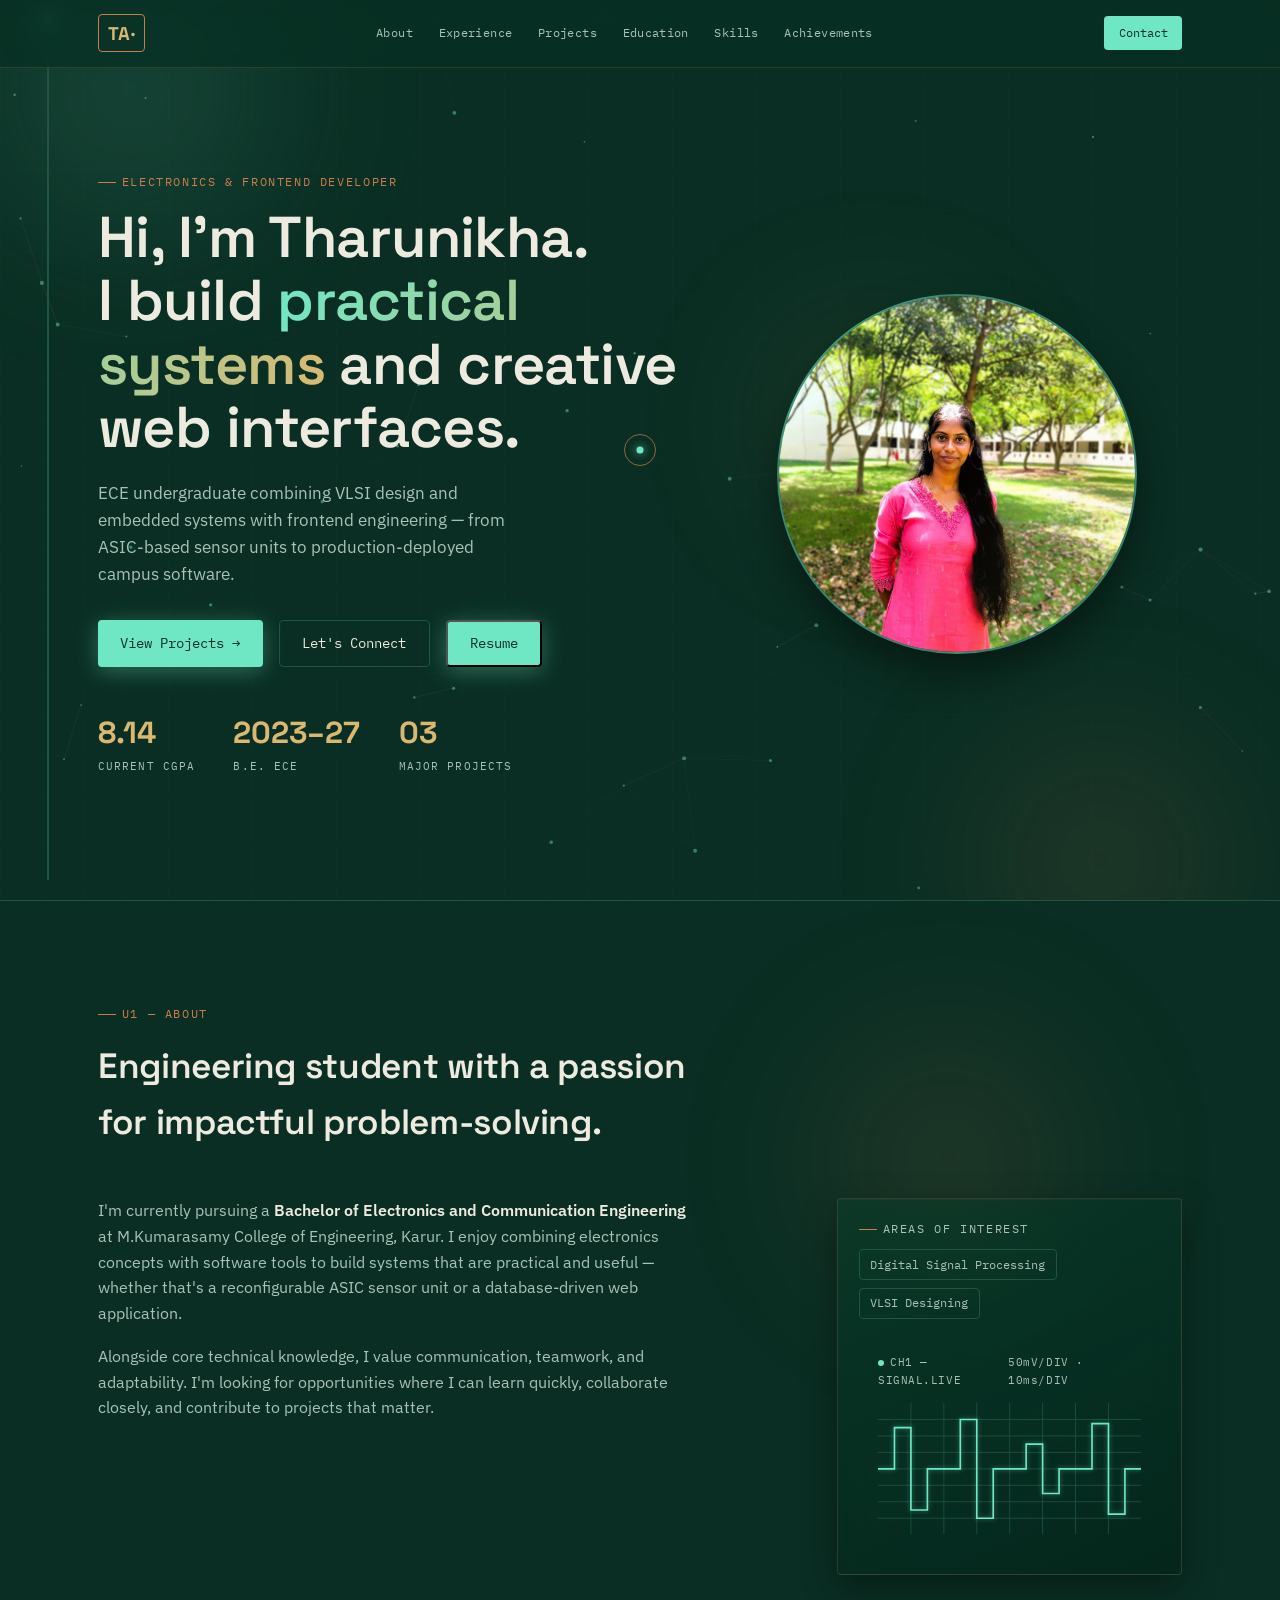
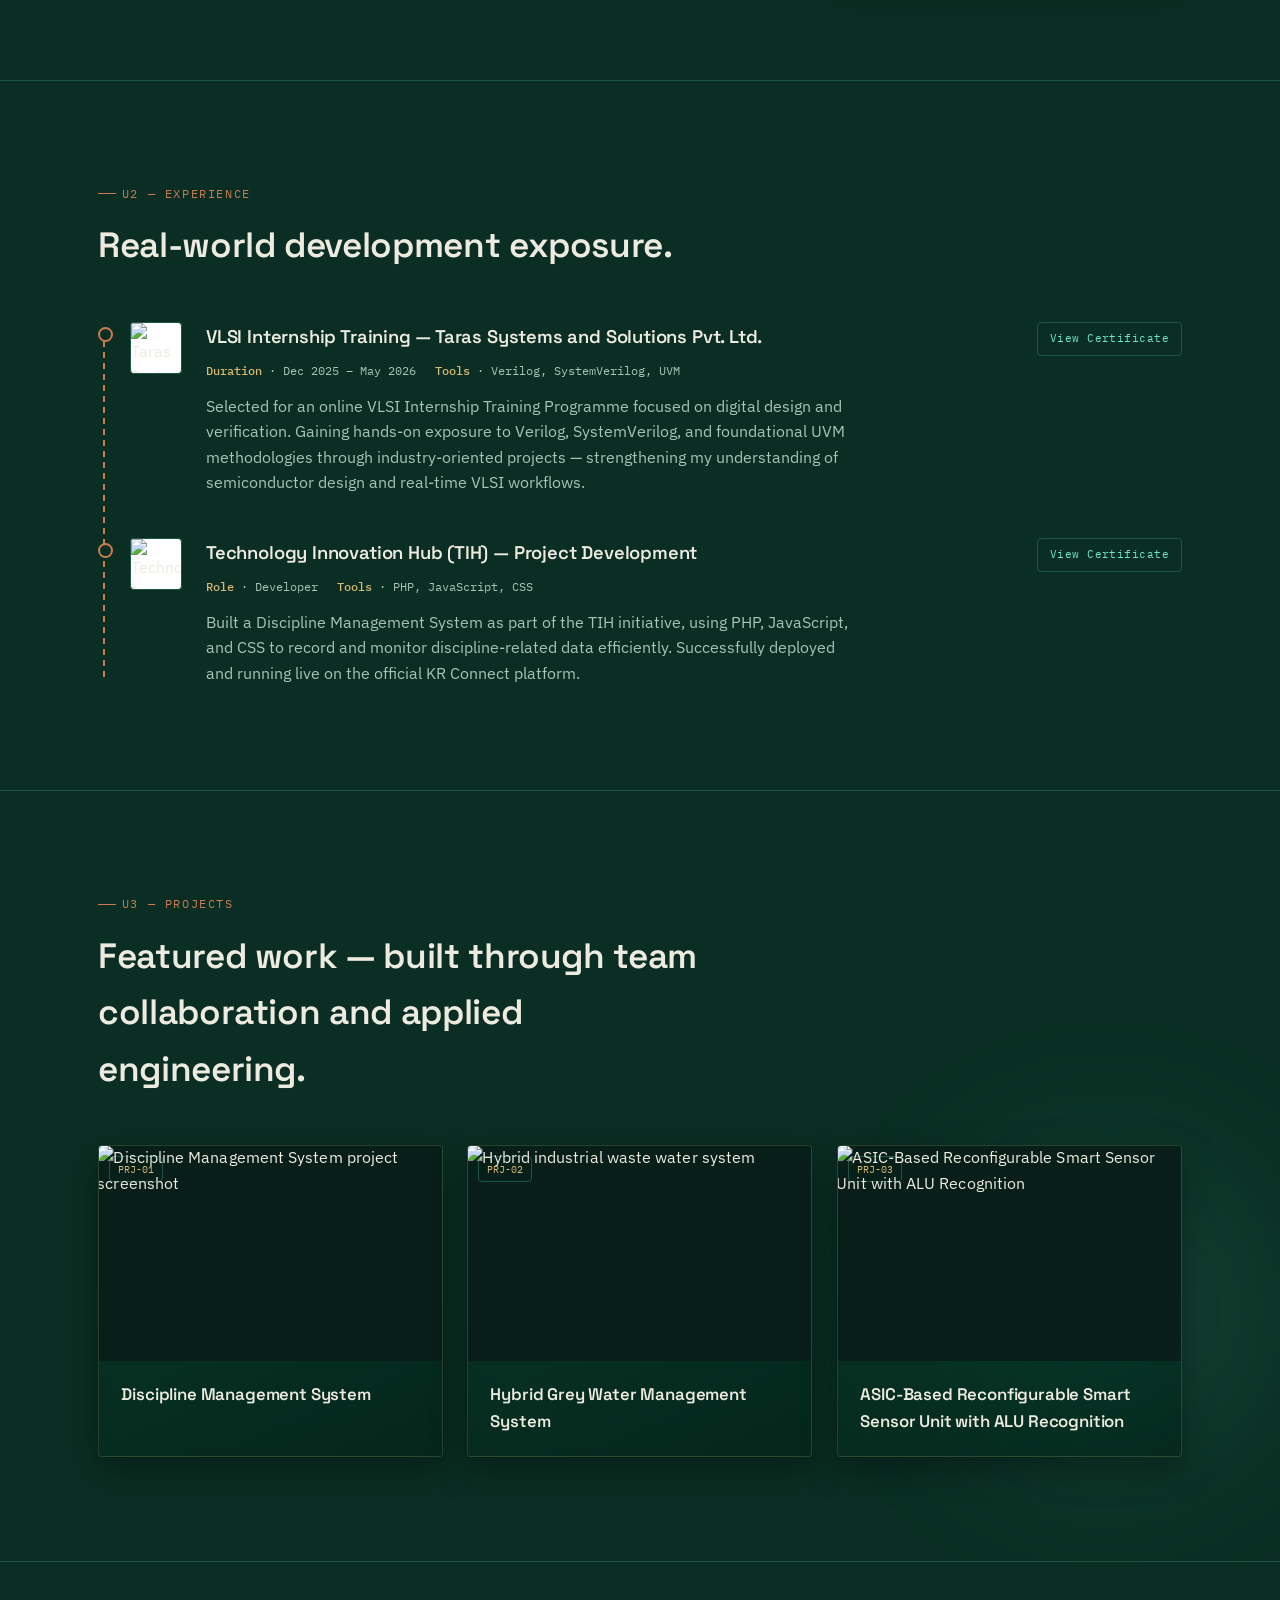
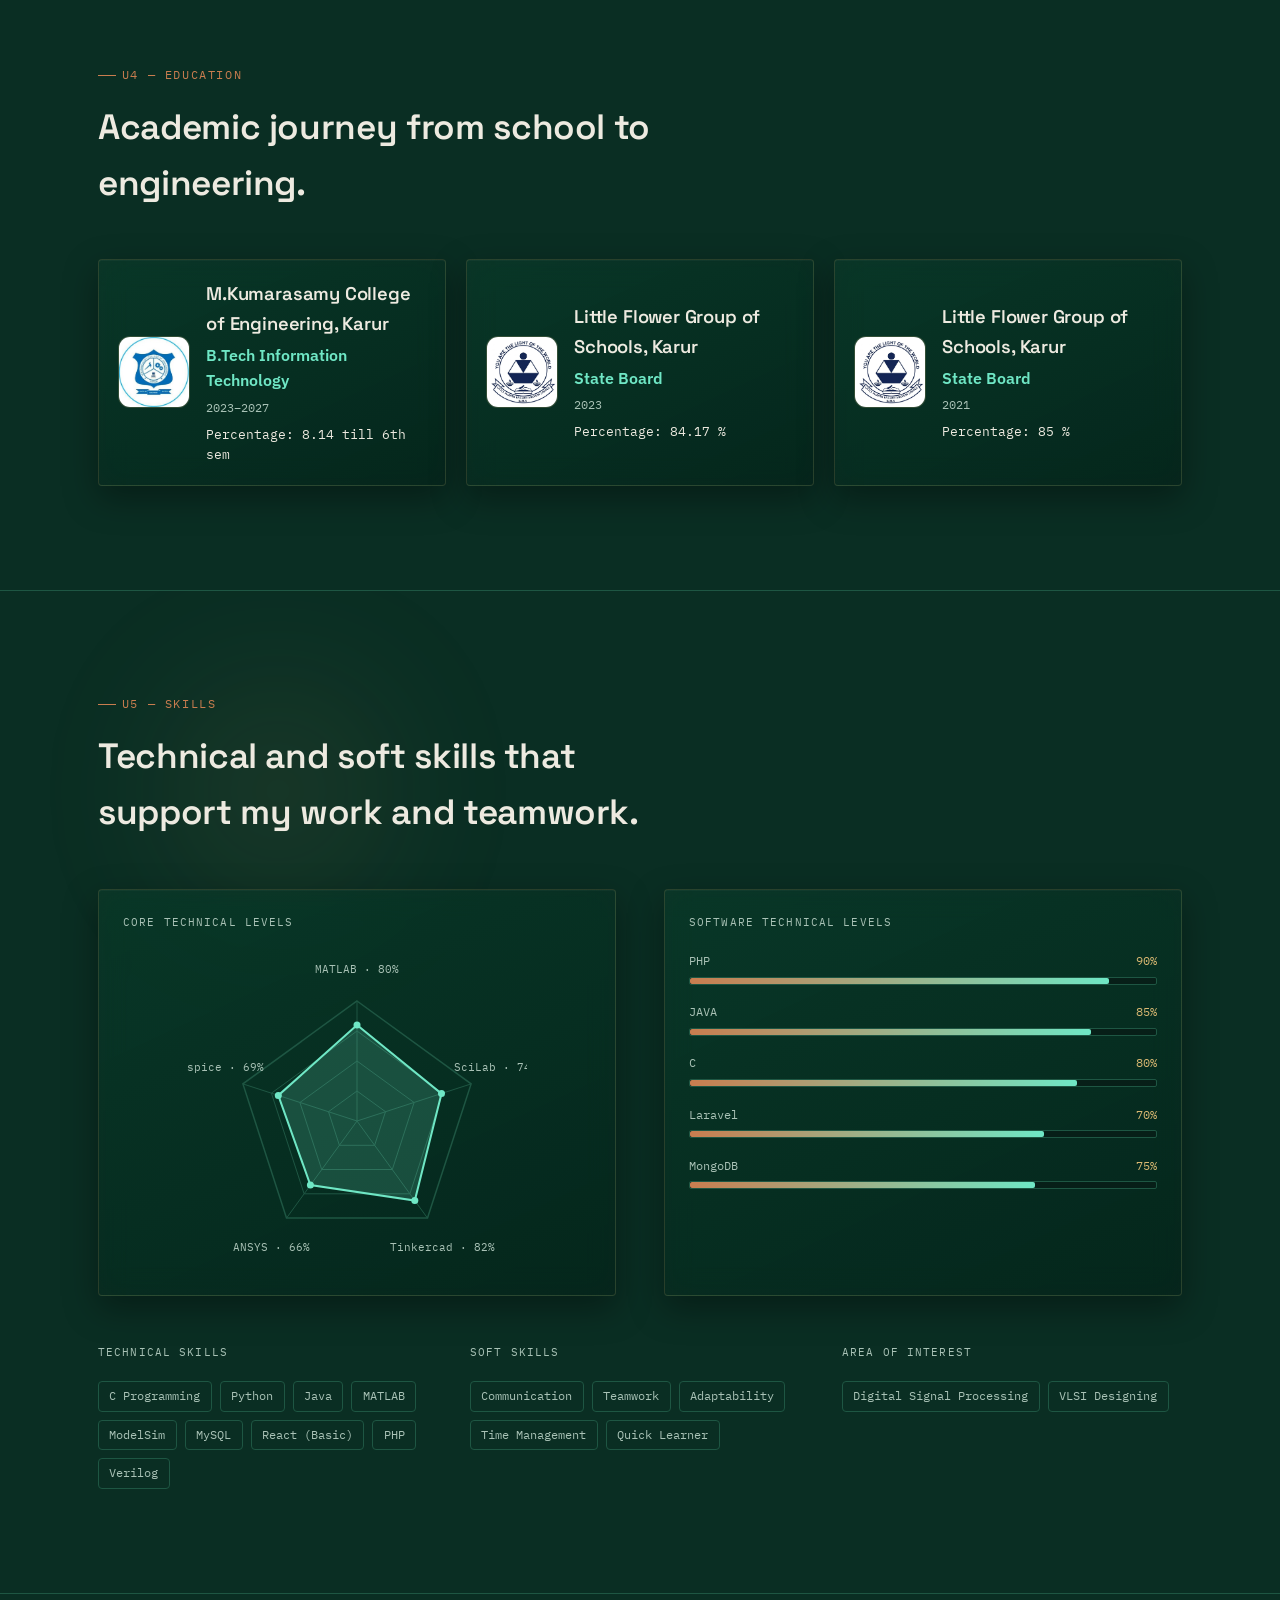
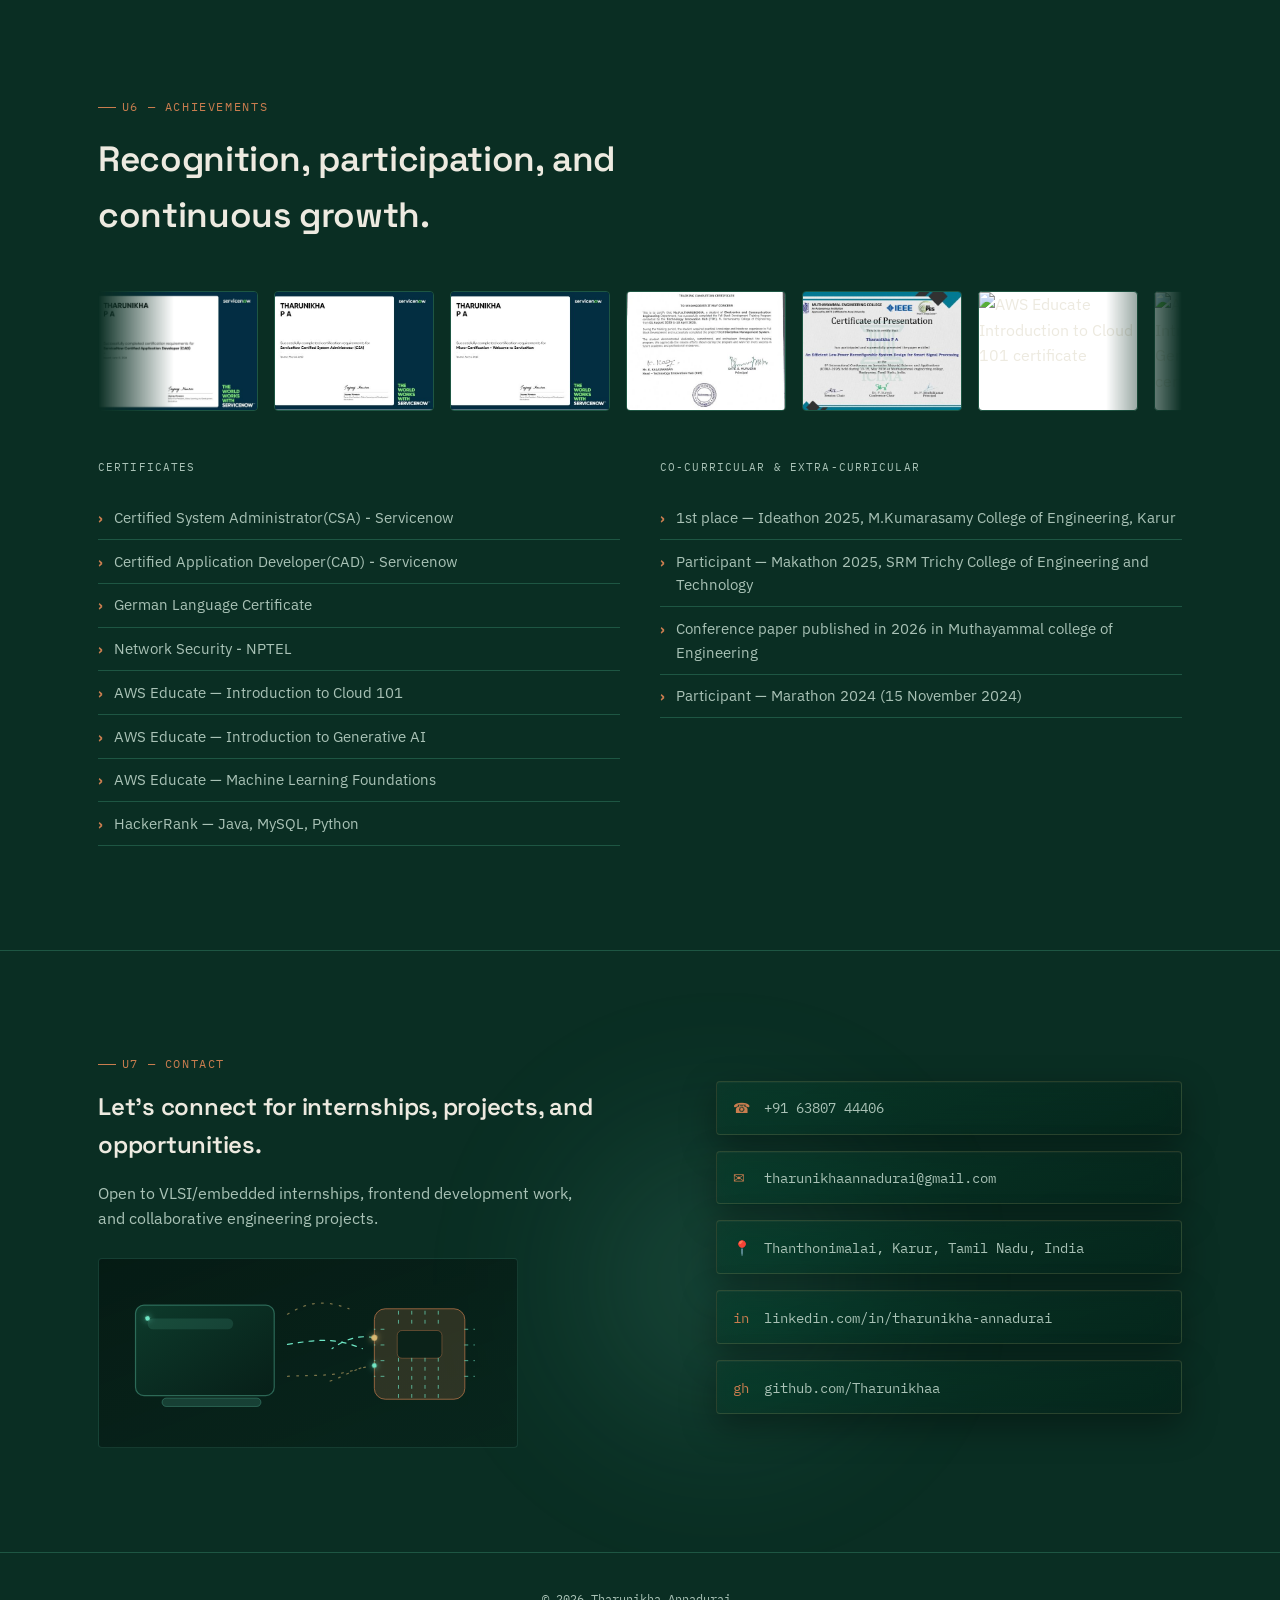
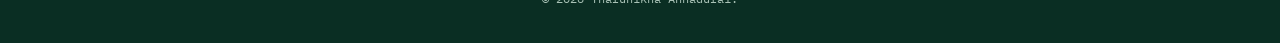
==== index (1).html @ e1e70c4a "new resume" ====
<!DOCTYPE html>
<html lang="en">
<head>
<meta charset="UTF-8">
<meta name="viewport" content="width=device-width, initial-scale=1.0">
<title>Tharunikha Annadurai — Electronics &amp; Frontend Developer</title>
<meta name="description" content="Portfolio of Tharunikha Annadurai, Electronics &amp; Communication Engineering student specializing in VLSI design and frontend development.">
<meta property="og:title" content="Tharunikha Annadurai — Electronics & Frontend Developer">
<meta property="og:description" content="ECE student building VLSI/embedded systems and frontend interfaces. Verilog, SystemVerilog, React, PHP.">
<meta property="og:type" content="website">
<script type="application/ld+json">
{
  "@context": "https://schema.org",
  "@type": "Person",
  "name": "Tharunikha Annadurai",
  "jobTitle": "Electronics & Frontend Developer",
  "email": "tharunikhaannadurai@gmail.com",
  "telephone": "+91-63807-44406",
  "address": {
    "@type": "PostalAddress",
    "addressLocality": "Karur",
    "addressRegion": "Tamil Nadu",
    "addressCountry": "IN"
  },
  "alumniOf": "M.Kumarasamy College of Engineering",
  "sameAs": [
    "https://www.linkedin.com/in/tharunikha-annadurai",
    "https://github.com/Tharunikhaa"
  ]
}
</script>
<link rel="preconnect" href="https://fonts.googleapis.com">
<link rel="preconnect" href="https://fonts.gstatic.com" crossorigin>
<link href="https://fonts.googleapis.com/css2?family=Space+Grotesk:wght@500;600;700&family=IBM+Plex+Sans:wght@400;500;600&family=IBM+Plex+Mono:wght@400;500;600&display=swap" rel="stylesheet">
<style>
  :root{
    --bg: #0a2e23;
    --bg-deep: #071f18;
    --panel: #0f3b2c;
    --panel-2: #123f30;
    --line: #1e5643;
    --copper: #c97d4f;
    --copper-rgb: 201,125,79;
    --gold: #d9b872;
    --gold-rgb: 217,184,114;
    --ink: #edeae0;
    --ink-dim: #a9c2b6;
    --signal: #6fe7c5;
    --signal-rgb: 111,231,197;
    --radius: 4px;
    --maxw: 1180px;
    --dur: 0.6s;
  }

  *{box-sizing:border-box; margin:0; padding:0;}
  html{scroll-behavior:smooth;}
  @media (prefers-reduced-motion: reduce){
    html{scroll-behavior:auto;}
    *{animation-duration:0.001ms !important; animation-iteration-count:1 !important; transition-duration:0.001ms !important;}
  }

  body{
    background:var(--bg);
    color:var(--ink);
    font-family:'IBM Plex Sans', sans-serif;
    line-height:1.6;
    font-size:16px;
    -webkit-font-smoothing:antialiased;
    overflow-x:hidden;
    position:relative;
  }
  body.custom-cursor, body.custom-cursor a, body.custom-cursor button{cursor:none;}

  /* faint PCB grid + board texture, behind everything */
  body::before{
    content:"";
    position:fixed; inset:0;
    background-image:
      linear-gradient(var(--line) 1px, transparent 1px),
      linear-gradient(90deg, var(--line) 1px, transparent 1px);
    background-size:42px 42px;
    opacity:0.07;
    pointer-events:none;
    z-index:-2;
  }

  #netCanvas{
    position:fixed; inset:0;
    z-index:-1;
    pointer-events:none;
  }

  a{color:inherit; text-decoration:none;}
  img{max-width:100%; display:block;}
  section{position:relative; z-index:2;}

  h1,h2,h3,.display{
    font-family:'Space Grotesk', sans-serif;
    font-weight:600;
    letter-spacing:-0.01em;
    color:var(--ink);
  }
  .mono{font-family:'IBM Plex Mono', monospace;}

  .eyebrow{
    font-family:'IBM Plex Mono', monospace;
    font-size:0.72rem;
    letter-spacing:0.14em;
    text-transform:uppercase;
    color:var(--copper);
    display:flex;
    align-items:center;
    gap:0.5em;
    margin-bottom:0.9rem;
  }
  .eyebrow::before{content:""; width:18px; height:1px; background:var(--copper); display:inline-block;}

  .wrap{max-width:var(--maxw); margin:0 auto; padding:0 clamp(1.25rem, 4vw, 3rem); position:relative; z-index:2;}

  /* ---------- ambient glow blobs (parallax) ---------- */
  .blob-field{position:absolute; inset:0; overflow:hidden; z-index:0; pointer-events:none;}
  .blob{
    position:absolute;
    border-radius:50%;
    filter:blur(80px);
    opacity:0.35;
    animation:hueShift 12s ease-in-out infinite;
    will-change:transform;
  }
  @keyframes hueShift{
    0%{filter:blur(80px) hue-rotate(0deg); opacity:0.32;}
    50%{filter:blur(95px) hue-rotate(18deg); opacity:0.42;}
    100%{filter:blur(80px) hue-rotate(0deg); opacity:0.32;}
  }
  .blob-a{width:420px; height:420px; background:radial-gradient(circle, rgba(var(--signal-rgb),0.55), transparent 70%); top:-120px; left:-80px;}
  .blob-b{width:360px; height:360px; background:radial-gradient(circle, rgba(var(--copper-rgb),0.55), transparent 70%); bottom:-140px; right:0;}
  .blob-c{width:300px; height:300px; background:radial-gradient(circle, rgba(var(--gold-rgb),0.45), transparent 70%); top:30%; right:20%;}

  /* ---------- glass panel shared style ---------- */
  .glass{
    background:linear-gradient(155deg, rgba(15,59,44,0.55), rgba(7,31,24,0.6));
    backdrop-filter:blur(14px) saturate(150%);
    -webkit-backdrop-filter:blur(14px) saturate(150%);
    border:1px solid rgba(var(--gold-rgb),0.16);
    box-shadow:0 12px 34px rgba(0,0,0,0.35), inset 0 1px 0 rgba(255,255,255,0.03);
    border-radius:var(--radius);
  }
  .tilt{transform-style:preserve-3d; will-change:transform;}

  /* ---------- custom cursor ---------- */
  #cursorDot, #cursorRing{position:fixed; top:0; left:0; pointer-events:none; z-index:999; transform:translate(-50%,-50%);}
  #cursorDot{width:7px; height:7px; border-radius:50%; background:var(--signal); box-shadow:0 0 8px rgba(var(--signal-rgb),0.8);}
  #cursorRing{width:32px; height:32px; border-radius:50%; border:1px solid rgba(var(--copper-rgb),0.7); transition:width .25s, height .25s, border-color .25s, background .25s;}
  #cursorRing.hover{width:56px; height:56px; border-color:var(--signal); background:rgba(var(--signal-rgb),0.08);}
  @media (pointer:coarse){ #cursorDot,#cursorRing{display:none;} }

  /* ---------- NAV ---------- */
  header.site-nav{
    position:fixed; top:0; left:0; right:0; z-index:100;
    background:rgba(10,46,35,0.72);
    backdrop-filter:blur(12px) saturate(140%);
    -webkit-backdrop-filter:blur(12px) saturate(140%);
    border-bottom:1px solid rgba(var(--gold-rgb),0.14);
  }
  .nav-inner{max-width:var(--maxw); margin:0 auto; padding:0.9rem clamp(1.25rem, 4vw, 3rem); display:flex; align-items:center; justify-content:space-between;}
  .logo{
    font-family:'Space Grotesk', sans-serif; font-weight:700; font-size:1.15rem; letter-spacing:0.02em;
    border:1px solid var(--copper); color:var(--gold); padding:0.2rem 0.55rem; border-radius:var(--radius);
  }
  .nav-links{display:flex; gap:clamp(0.8rem, 2vw, 1.8rem); font-family:'IBM Plex Mono', monospace; font-size:0.78rem; letter-spacing:0.03em;}
  .nav-links a{color:var(--ink-dim); padding:0.3rem 0; border-bottom:1px solid transparent; transition:color 0.2s, border-color 0.2s;}
  .nav-links a:hover, .nav-links a.active{color:var(--signal); border-color:var(--signal);}
  .nav-cta{font-family:'IBM Plex Mono', monospace; font-size:0.78rem; color:var(--bg); background:var(--signal); padding:0.45rem 0.9rem; border-radius:var(--radius); white-space:nowrap;}
  .nav-toggle{display:none;}
  @media (max-width:820px){
    .nav-links{display:none;}
    .nav-toggle{display:block; background:none; border:1px solid var(--line); color:var(--ink); font-family:'IBM Plex Mono', monospace; font-size:0.75rem; padding:0.4rem 0.7rem; border-radius:var(--radius);}
  }
  .mobile-panel{display:none; flex-direction:column; gap:0.9rem; padding:1rem clamp(1.25rem,4vw,3rem) 1.4rem; border-bottom:1px solid var(--line); background:rgba(10,46,35,0.97);}
  .mobile-panel.open{display:flex;}
  .mobile-panel a{font-family:'IBM Plex Mono', monospace; font-size:0.85rem; color:var(--ink-dim);}

  /* ---------- PCB trace rail ---------- */
  .rail{position:fixed; left:28px; top:0; bottom:0; width:40px; z-index:50; display:flex; align-items:center; pointer-events:none;}
  @media (max-width:1080px){ .rail{display:none;} }
  .rail svg{overflow:visible;}
  .rail-node{pointer-events:auto; cursor:pointer;}
  .rail-node circle.outer{fill:var(--bg); stroke:var(--line); stroke-width:1.5; transition:stroke 0.25s;}
  .rail-node circle.inner{fill:var(--line); transition:fill 0.25s;}
  .rail-node.active circle.outer{stroke:var(--signal);}
  .rail-node.active circle.inner{fill:var(--signal);}
  .rail-pulse{fill:var(--signal); filter:drop-shadow(0 0 4px var(--signal)); offset-rotate:0deg; animation:travel 6s linear infinite;}
  @keyframes travel{0%{offset-distance:0%;}100%{offset-distance:100%;}}

  /* ---------- HERO ---------- */
  .hero{min-height:100vh; display:flex; align-items:center; padding-top:6rem; padding-bottom:3rem; position:relative; overflow:hidden;}
  .hero-grid{display:grid; grid-template-columns:1.3fr 1fr; gap:3rem; align-items:center;}
  @media (max-width:900px){ .hero-grid{grid-template-columns:1fr;} }
  .hero h1{font-size:clamp(2.3rem, 5vw, 3.6rem); line-height:1.1; margin-bottom:1.3rem;}
  .hero h1 .accent{
    background:linear-gradient(100deg, var(--signal), var(--gold));
    -webkit-background-clip:text; background-clip:text; color:transparent;
  }
  .hero p.lede{font-size:1.05rem; color:var(--ink-dim); max-width:44ch; margin-bottom:2rem;}
  .hero-ctas{display:flex; gap:1rem; flex-wrap:wrap;}
  .btn{font-family:'IBM Plex Mono', monospace; font-size:0.85rem; padding:0.75rem 1.4rem; border-radius:var(--radius); display:inline-flex; align-items:center; gap:0.5em;}
  .btn-primary{background:var(--signal); color:var(--bg); box-shadow:0 4px 22px rgba(var(--signal-rgb),0.35);}
  .btn-primary:hover{filter:brightness(1.08);}
  .btn-ghost{border:1px solid var(--line); color:var(--ink);}
  .btn-ghost:hover{border-color:var(--signal); color:var(--signal);}

  .spec-row{display:flex; gap:clamp(1rem,3vw,2.5rem); margin-top:2.6rem; flex-wrap:wrap;}
  .spec-item .num{font-family:'Space Grotesk', sans-serif; font-size:1.9rem; font-weight:700; color:var(--gold);}
  .spec-item .label{font-family:'IBM Plex Mono', monospace; font-size:0.68rem; letter-spacing:0.1em; text-transform:uppercase; color:var(--ink-dim);}

  .hero-profile{
    width:min(100%, 360px);
    margin-inline:auto;
    position:relative;
    aspect-ratio:1/1;
    display:grid;
    place-items:center;
    animation:heroFloat 4.5s ease-in-out infinite;
  }
  .profile-core{
    width:100%;
    height:100%;
    border-radius:50%;
    overflow:hidden;
    border:2px solid rgba(var(--signal-rgb),0.45);
    box-shadow:0 20px 40px rgba(0,0,0,0.42);
    position:relative;
    background:radial-gradient(circle at 25% 20%, rgba(var(--signal-rgb),0.2), rgba(7,31,24,0.95));
  }
  .profile-core::before{
    content:"";
    position:absolute;
    inset:0;
    background:linear-gradient(125deg, rgba(var(--signal-rgb),0.18), transparent 45%, rgba(var(--gold-rgb),0.14));
    z-index:1;
    pointer-events:none;
  }
  .profile-core img{
    width:100%;
    height:100%;
    object-fit:cover;
  }
  @keyframes heroFloat{
    0%,100%{transform:translateY(0);}
    50%{transform:translateY(-10px);}
  }

  .scope{padding:1.2rem; position:relative;}
  .scope-head{display:flex; justify-content:space-between; align-items:center; font-family:'IBM Plex Mono', monospace; font-size:0.7rem; color:var(--ink-dim); margin-bottom:0.8rem; letter-spacing:0.05em;}
  .scope-dot{width:6px; height:6px; border-radius:50%; background:var(--signal); display:inline-block; margin-right:6px; animation:blink 1.6s ease-in-out infinite;}
  @keyframes blink{0%,100%{opacity:1;}50%{opacity:0.3;}}
  .scope svg{width:100%; height:auto; display:block;}
  .scope-trace{fill:none; stroke:var(--signal); stroke-width:2; stroke-dasharray:1200; stroke-dashoffset:1200; filter:drop-shadow(0 0 3px rgba(111,231,197,0.5));}
  .scope.scope-animate .scope-trace{animation:draw 2.4s ease-out forwards 0.2s;}
  @keyframes draw{to{stroke-dashoffset:0;}}
  .scope-grid line{stroke:var(--line); stroke-width:1;}

  /* ---------- SECTION SHELL ---------- */
  .section{padding:6.5rem 0; border-top:1px solid var(--line); overflow:hidden;}
  .section-head{margin-bottom:3rem; max-width:60ch;}
  .section-head h2{font-size:clamp(1.6rem, 3vw, 2.2rem);}

  /* ---------- ABOUT ---------- */
  .about-body{display:grid; grid-template-columns:2fr 1fr; gap:3rem;}
  @media (max-width:800px){ .about-body{grid-template-columns:1fr;} }
  .about-body p{color:var(--ink-dim); margin-bottom:1.1rem; max-width:60ch;}
  .about-body p strong{color:var(--ink); font-weight:600;}
  .interest-card{padding:1.3rem;}
  .interest-card .eyebrow{margin-bottom:0.7rem;}
  .interest-tags{display:flex; flex-wrap:wrap; gap:0.5rem;}
  .interest-scope{margin-top:1rem;}
  .tag{font-family:'IBM Plex Mono', monospace; font-size:0.72rem; padding:0.32rem 0.65rem; border:1px solid var(--line); border-radius:var(--radius); color:var(--ink-dim); transition:border-color .2s, color .2s;}
  .tag:hover{border-color:var(--signal); color:var(--signal);}

  /* ---------- EXPERIENCE ---------- */
  .timeline{position:relative; padding-left:2rem;}
  .timeline::before{content:""; position:absolute; left:5px; top:0.5rem; bottom:0.5rem; width:2px; background:repeating-linear-gradient(var(--copper) 0 6px, transparent 6px 11px);}
  .exp-item{position:relative; margin-bottom:2.6rem; display:grid; grid-template-columns:auto 1fr; gap:1.5rem;}
  .exp-item:last-child{margin-bottom:0;}
  .exp-item::before{content:""; position:absolute; left:-2rem; top:0.35rem; width:11px; height:11px; border-radius:50%; background:var(--bg); border:2px solid var(--copper);}
  .exp-logo{width:52px; height:52px; border-radius:var(--radius); object-fit:cover; border:1px solid var(--line); background:#fff;}
  .exp-meta-row{display:flex; flex-wrap:wrap; gap:0.6rem 1.2rem; font-family:'IBM Plex Mono', monospace; font-size:0.72rem; color:var(--ink-dim); margin:0.4rem 0 0.8rem;}
  .exp-meta-row span strong{color:var(--gold); font-weight:500;}
  .exp-head{display:flex; align-items:flex-start; justify-content:space-between; gap:1rem;}
  .exp-cert-btn{
    font-family:'IBM Plex Mono', monospace;
    font-size:0.7rem;
    letter-spacing:0.04em;
    padding:0.45rem 0.75rem;
    border:1px solid var(--line);
    border-radius:var(--radius);
    color:var(--signal);
    white-space:nowrap;
    transition:border-color .2s, color .2s, transform .2s;
  }
  .exp-cert-btn:hover{
    border-color:var(--signal);
    color:var(--ink);
    transform:translateY(-1px);
  }
  @media (max-width:760px){
    .exp-head{flex-direction:column; align-items:flex-start;}
  }
  .exp-item h3{font-size:1.15rem; margin-bottom:0.2rem;}
  .exp-item p{color:var(--ink-dim); max-width:65ch;}

  /* ---------- PROJECTS ---------- */
  .proj-grid{display:grid; grid-template-columns:repeat(auto-fit, minmax(300px, 1fr)); gap:1.5rem;}
  .proj-card{overflow:hidden; display:flex; flex-direction:column; transition:border-color 0.25s;}
  .proj-card:hover{border-color:rgba(var(--copper-rgb),0.6);}
  .proj-media{position:relative; aspect-ratio:16/10; overflow:hidden; background:var(--bg-deep);}
  .proj-media img{width:100%; height:100%; object-fit:cover; transform:scale(1.01);}
  .proj-partno{position:absolute; top:0.6rem; left:0.6rem; font-family:'IBM Plex Mono', monospace; font-size:0.65rem; background:rgba(7,31,24,0.85); color:var(--gold); padding:0.25rem 0.5rem; border-radius:var(--radius); border:1px solid var(--line);}
  .proj-body{padding:1.3rem 1.4rem 1.5rem; display:flex; flex-direction:column; flex:1;}
  .proj-stack{font-family:'IBM Plex Mono', monospace; font-size:0.68rem; color:var(--signal); letter-spacing:0.04em; margin-bottom:0.6rem;}
  .proj-body h3{font-size:1.05rem; margin-bottom:0.5rem;}
  .proj-spec{font-family:'IBM Plex Mono', monospace; font-size:0.68rem; color:var(--ink-dim); margin-bottom:0.7rem;}
  .proj-body p{color:var(--ink-dim); font-size:0.92rem; flex:1; margin-bottom:1rem;}
  .proj-link{font-family:'IBM Plex Mono', monospace; font-size:0.75rem; color:var(--copper); display:inline-flex; align-items:center; gap:0.4em; align-self:flex-start; transition:color .2s; background:none; border:0; padding:0; cursor:pointer;}
  .proj-link:hover{color:var(--signal);}
  #projects .proj-stack,
  #projects .proj-spec,
  #projects .proj-body p{display:none;}
  #projects .proj-link{display:none;}
  #projects .proj-card{cursor:pointer;}
  #projects .proj-body{padding:1.3rem 1.4rem 1.3rem;}
  #projects .proj-body h3{margin-bottom:0;}

  /* ---------- EDUCATION ---------- */
  .edu-list{display:grid; grid-template-columns:repeat(3, minmax(0, 1fr)); gap:1.25rem;}
  .edu-item{padding:1.2rem; display:grid; grid-template-columns:72px 1fr; gap:1rem; align-items:center;}
  .edu-item img{width:72px; height:72px; object-fit:cover; border-radius:12px; border:1px solid rgba(var(--gold-rgb),0.18); background:rgba(255,255,255,0.03);}
  .edu-item h3{font-size:1.15rem; margin-bottom:0.3rem;}
  .edu-item .school{color:var(--signal); font-weight:600; margin-bottom:0.25rem;}
  .edu-item .meta{font-family:'IBM Plex Mono', monospace; font-size:0.76rem; color:var(--ink-dim); margin-bottom:0.45rem;}
  .edu-item .score{font-family:'IBM Plex Mono', monospace; font-size:0.8rem; color:var(--ink);}
  @media (max-width:1000px){ .edu-list{grid-template-columns:1fr;} }
  @media (max-width:700px){ .edu-item{grid-template-columns:1fr; text-align:left;} .edu-item img{width:64px; height:64px;} }

  /* ---------- SKILLS ---------- */
  .skills-grid{display:grid; grid-template-columns:1fr 1fr; gap:3rem; margin-bottom:3rem;}
  @media (max-width:800px){ .skills-grid{grid-template-columns:1fr;} }
  .panel-title{font-family:'IBM Plex Mono', monospace; font-size:0.7rem; letter-spacing:0.1em; text-transform:uppercase; color:var(--ink-dim); margin-bottom:1.2rem;}
  .radar-wrap{padding:1.5rem; display:flex; justify-content:center;}
  .meter-wrap{padding:1.5rem;}
  .meter-row{margin-bottom:1.1rem;}
  .meter-row:last-child{margin-bottom:0;}
  .meter-label{display:flex; justify-content:space-between; font-family:'IBM Plex Mono', monospace; font-size:0.75rem; color:var(--ink-dim); margin-bottom:0.4rem;}
  .meter-label .val{color:var(--gold);}
  .meter-track{height:8px; background:var(--bg-deep); border-radius:2px; overflow:hidden; border:1px solid var(--line);}
  .meter-fill{height:100%; background:linear-gradient(90deg, var(--copper), var(--signal)); border-radius:2px; width:0%; transition:width 1.4s cubic-bezier(.2,.7,.2,1);}
  .skill-subsections{display:grid; grid-template-columns:1fr 1fr 1fr; gap:2rem;}
  @media (max-width:800px){ .skill-subsections{grid-template-columns:1fr;} }

  /* ---------- ACHIEVEMENTS ---------- */
  .cert-marquee{margin-bottom:3rem; overflow:hidden; -webkit-mask-image:linear-gradient(to right, transparent, #000 7%, #000 93%, transparent); mask-image:linear-gradient(to right, transparent, #000 7%, #000 93%, transparent);}
  .cert-track{display:flex; width:max-content; gap:1rem; animation:certScroll 34s linear infinite; will-change:transform;}
  .cert-group{display:flex; gap:1rem;}
  .cert-thumb{background:#fff; border-radius:var(--radius); border:1px solid var(--line); flex:0 0 160px; aspect-ratio:4/3; overflow:hidden; transition:transform .3s;}
  .cert-thumb:hover{transform:translateY(-3px);}
  .cert-thumb img{width:100%; height:100%; object-fit:cover;}
  @keyframes certScroll{from{transform:translateX(0);} to{transform:translateX(-50%);}}
  .ach-cols{display:grid; grid-template-columns:1fr 1fr; gap:2.5rem;}
  @media (max-width:700px){ .ach-cols{grid-template-columns:1fr;} }
  .ach-cols ul{list-style:none;}
  .ach-cols li{padding:0.6rem 0; border-bottom:1px solid var(--line); color:var(--ink-dim); font-size:0.92rem; display:flex; gap:0.7rem;}
  .ach-cols li::before{content:"›"; color:var(--copper); font-weight:700;}

  /* ---------- CONTACT ---------- */
  .contact-grid{display:grid; grid-template-columns:1.1fr 0.9fr; gap:3rem; align-items:start;}
  @media (max-width:800px){ .contact-grid{grid-template-columns:1fr;} }
  .contact-links{display:flex; flex-direction:column; gap:1rem; margin-top:1.6rem;}
  .contact-row{display:flex; align-items:center; gap:0.9rem; font-family:'IBM Plex Mono', monospace; font-size:0.9rem; color:var(--ink-dim); padding:0.9rem 1rem; transition:border-color 0.2s, color 0.2s;}
  .contact-row:hover{border-color:rgba(var(--signal-rgb),0.6); color:var(--signal);}
  .contact-row .ico{color:var(--copper); width:1.2em;}
  .contact-figure{
    width:min(100%, 420px);
    margin-top:1.6rem;
    padding:1rem;
    border-radius:var(--radius);
    border:1px solid rgba(var(--signal-rgb),0.15);
    background:linear-gradient(160deg, rgba(4,20,15,0.72), rgba(8,33,25,0.6));
    overflow:hidden;
  }
  .contact-figure svg{width:100%; height:auto; display:block;}
  .contact-figure .trace{
    fill:none;
    stroke:var(--signal);
    stroke-width:2;
    stroke-linecap:round;
    stroke-dasharray:8 10;
    animation:traceFlow 4s linear infinite;
  }
  .contact-figure .trace-soft{stroke:rgba(var(--gold-rgb),0.55); stroke-dasharray:3 12; animation-duration:5.5s;}
  .contact-figure .pulse{
    fill:var(--signal);
    filter:drop-shadow(0 0 5px rgba(var(--signal-rgb),0.8));
    animation:pulseMove 4s linear infinite;
  }
  .contact-figure .pulse-gold{fill:var(--gold); filter:drop-shadow(0 0 5px rgba(var(--gold-rgb),0.8)); animation-duration:5.5s;}
  .contact-figure .screen-glow{fill:rgba(var(--signal-rgb),0.12);}
  .contact-figure .chip{fill:rgba(var(--copper-rgb),0.2); stroke:rgba(var(--copper-rgb),0.75); stroke-width:1.5;}
  .contact-figure .code-bracket{fill:none; stroke:rgba(var(--ink-rgb),0.85); stroke-width:2.4; stroke-linecap:round; stroke-linejoin:round;}
  .contact-figure .board-line{fill:none; stroke:rgba(var(--signal-rgb),0.7); stroke-width:1.6; stroke-linecap:round; stroke-dasharray:5 10; animation:boardGlow 3.8s linear infinite;}
  @keyframes traceFlow{to{stroke-dashoffset:-36;}}
  @keyframes pulseMove{from{offset-distance:0%;} to{offset-distance:100%;}}
  @keyframes boardGlow{to{stroke-dashoffset:-30;}}

  /* ---------- CERTIFICATE POPUP ---------- */
  .cert-modal{
    position:fixed;
    inset:0;
    background:rgba(4, 18, 14, 0.72);
    display:none;
    align-items:center;
    justify-content:center;
    padding:1rem;
    z-index:220;
  }
  .cert-modal.open{display:flex;}
  .cert-modal-card{
    width:min(92vw, 760px);
    background:linear-gradient(160deg, rgba(15,59,44,0.92), rgba(7,31,24,0.95));
    border:1px solid rgba(var(--gold-rgb),0.25);
    border-radius:var(--radius);
    box-shadow:0 24px 60px rgba(0,0,0,0.5);
    padding:0.7rem;
    position:relative;
  }
  .cert-modal-card img{
    width:100%;
    max-height:78vh;
    object-fit:contain;
    border-radius:calc(var(--radius) - 1px);
    display:block;
    background:#061912;
  }
  .cert-modal-close{
    position:absolute;
    top:0.35rem;
    right:0.35rem;
    border:1px solid var(--line);
    background:rgba(7,31,24,0.95);
    color:var(--ink);
    border-radius:var(--radius);
    width:30px;
    height:30px;
    font-size:1rem;
    line-height:1;
  }

  .resume-modal{
    position:fixed;
    inset:0;
    background:rgba(4, 18, 14, 0.82);
    display:none;
    align-items:center;
    justify-content:center;
    padding:1rem;
    z-index:230;
  }
  .resume-modal.open{display:flex;}
  .resume-modal-card{
    width:min(92vw, 880px);
    max-height:85vh;
    background:linear-gradient(160deg, rgba(15,59,44,0.92), rgba(7,31,24,0.95));
    border:1px solid rgba(var(--gold-rgb),0.25);
    border-radius:var(--radius);
    box-shadow:0 24px 60px rgba(0,0,0,0.5);
    padding:1rem;
    display:grid;
    gap:1rem;
  }
  .resume-modal-actions{display:flex; justify-content:flex-end; gap:1rem;}
  .resume-modal-body{height:min(72vh, calc(100vh - 140px)); overflow:hidden; border-radius:calc(var(--radius) - 2px); background:#061912;}
  .resume-modal-body iframe{width:100%; height:100%; border:0; display:block;}

  /* ---------- PROJECT DETAILS POPUP ---------- */
  .project-modal{
    position:fixed;
    inset:0;
    background:rgba(4, 18, 14, 0.72);
    display:none;
    align-items:center;
    justify-content:center;
    padding:1rem;
    z-index:221;
  }
  .project-modal.open{display:flex;}
  .project-modal-card{
    width:min(92vw, 680px);
    background:linear-gradient(160deg, rgba(15,59,44,0.95), rgba(7,31,24,0.98));
    border:1px solid rgba(var(--gold-rgb),0.26);
    border-radius:var(--radius);
    box-shadow:0 24px 60px rgba(0,0,0,0.52);
    padding:1.4rem;
    position:relative;
  }
  .project-modal-title{font-size:1.2rem; margin-bottom:0.8rem;}
  .project-modal-desc{color:var(--ink-dim); font-size:0.96rem;}
  .project-modal-desc h4{
    color:var(--ink);
    font-size:1.05rem;
    margin:0.9rem 0 0.45rem;
  }
  .project-modal-desc p{
    margin:0 0 0.7rem;
    line-height:1.55;
  }
  .project-modal-desc ul{
    margin:0 0 0.7rem 1.15rem;
  }
  .project-modal-desc li{
    margin-bottom:0.35rem;
  }
  .project-modal-desc a{
    color:var(--signal);
    text-decoration:underline;
    text-underline-offset:2px;
  }
  .project-modal-close{
    position:absolute;
    top:0.5rem;
    right:0.5rem;
    border:1px solid var(--line);
    background:rgba(7,31,24,0.95);
    color:var(--ink);
    border-radius:var(--radius);
    width:30px;
    height:30px;
    font-size:1rem;
    line-height:1;
  }

  footer{padding:2.2rem 0; border-top:1px solid var(--line); font-family:'IBM Plex Mono', monospace; font-size:0.75rem; color:var(--ink-dim); text-align:center; position:relative; z-index:2;}

  .reveal{opacity:0; transform:translateY(24px); transition:opacity var(--dur) ease, transform var(--dur) ease;}
  .reveal.in{opacity:1; transform:translateY(0);}
  .proj-grid .reveal:nth-child(1){transition-delay:0s;}
  .proj-grid .reveal:nth-child(2){transition-delay:0.08s;}
  .proj-grid .reveal:nth-child(3){transition-delay:0.16s;}
  .proj-grid .reveal:nth-child(4){transition-delay:0.24s;}
  .proj-grid .reveal:nth-child(5){transition-delay:0.32s;}
  .proj-grid .reveal:nth-child(6){transition-delay:0.4s;}

  ::selection{background:var(--signal); color:var(--bg-deep);}
  :focus-visible{outline:2px solid var(--signal); outline-offset:2px;}
</style>
</head>
<body>

<canvas id="netCanvas"></canvas>
<div id="cursorDot"></div>
<div id="cursorRing"></div>

<header class="site-nav">
  <div class="nav-inner">
    <a href="#hero" class="logo">TA·</a>
    <nav class="nav-links" id="navLinks">
      <a href="#about">About</a>
      <a href="#experience">Experience</a>
      <a href="#projects">Projects</a>
      <a href="#education">Education</a>
      <a href="#skills">Skills</a>
      <a href="#achievements">Achievements</a>
    </nav>
    <a href="#contact" class="nav-cta">Contact</a>
    <button class="nav-toggle" id="navToggle" aria-expanded="false" aria-controls="mobilePanel">MENU</button>
  </div>
  <div class="mobile-panel" id="mobilePanel">
    <a href="#about">About</a>
    <a href="#experience">Experience</a>
    <a href="#projects">Projects</a>
    <a href="#education">Education</a>
    <a href="#skills">Skills</a>
    <a href="#achievements">Achievements</a>
    <a href="#contact">Contact</a>
  </div>
</header>

<div class="rail" aria-hidden="true">
  <svg width="40" height="100%" viewBox="0 0 40 900" preserveAspectRatio="none" style="position:absolute; top:0; height:100%;">
    <path id="railPath" d="M20,20 L20,880" stroke="#1e5643" stroke-width="2" fill="none"/>
    <circle class="rail-pulse" r="4" style="offset-path:path('M20,20 L20,880');"></circle>
  </svg>
</div>

<main>

  <section class="hero" id="hero">
    <div class="blob-field"><div class="blob blob-a" data-speed="0.08"></div><div class="blob blob-b" data-speed="0.05"></div><div class="blob blob-c" data-speed="0.11"></div></div>
    <div class="wrap hero-grid">
      <div>
        <p class="eyebrow">Electronics &amp; Frontend Developer</p>
        <h1>Hi, I'm Tharunikha. <br>I build <span class="accent">practical systems</span> and creative web interfaces.</h1>
        <p class="lede">ECE undergraduate combining VLSI design and embedded systems with frontend engineering — from ASIC-based sensor units to production-deployed campus software.</p>
        <div class="hero-ctas">
          <a href="#projects" class="btn btn-primary">View Projects →</a>
          <a href="https://www.linkedin.com/in/tharunikha-annadurai" target="_blank" rel="noopener" class="btn btn-ghost">Let's Connect</a>
          <button class="btn btn-primary" id="openResumeBtn">Resume</button>
        </div>
        <div class="spec-row">
          <div class="spec-item"><div class="num">8.14</div><div class="label">Current CGPA</div></div>
          <div class="spec-item"><div class="num">2023–27</div><div class="label">B.E. ECE</div></div>
          <div class="spec-item"><div class="num">03</div><div class="label">Major Projects</div></div>
        </div>
      </div>
      <div class="hero-profile reveal" aria-label="Profile image">
        <div class="profile-core glass tilt">
          <img src="myprofile.png" alt="Tharunikha profile photo">
        </div>
      </div>
    </div>
  </section>

  <section class="section" id="about">
    <div class="blob-field"><div class="blob blob-b" data-speed="0.04" style="top:10%; left:60%;"></div></div>
    <div class="wrap">
      <div class="section-head reveal">
        <p class="eyebrow">U1 — About</p>
        <h2>Engineering student with a passion for impactful problem-solving.</h2>
      </div>
      <div class="about-body">
        <div class="reveal">
          <p>I'm currently pursuing a <strong>Bachelor of Electronics and Communication Engineering</strong> at M.Kumarasamy College of Engineering, Karur. I enjoy combining electronics concepts with software tools to build systems that are practical and useful — whether that's a reconfigurable ASIC sensor unit or a database-driven web application.</p>
          <p>Alongside core technical knowledge, I value communication, teamwork, and adaptability. I'm looking for opportunities where I can learn quickly, collaborate closely, and contribute to projects that matter.</p>
        </div>
        <div class="interest-card glass tilt reveal">
          <p class="eyebrow">Areas of interest</p>
          <div class="interest-tags">
            <span class="tag">Digital Signal Processing</span>
            <span class="tag">VLSI Designing</span>
          </div>
          <div class="scope interest-scope" id="aboutSignalScope">
            <div class="scope-head">
              <span><span class="scope-dot"></span>CH1 — SIGNAL.LIVE</span>
              <span>50mV/DIV · 10ms/DIV</span>
            </div>
            <svg viewBox="0 0 320 160" xmlns="http://www.w3.org/2000/svg">
              <g class="scope-grid">
                <line x1="0" y1="20" x2="320" y2="20"/><line x1="0" y1="40" x2="320" y2="40"/>
                <line x1="0" y1="60" x2="320" y2="60"/><line x1="0" y1="80" x2="320" y2="80"/>
                <line x1="0" y1="100" x2="320" y2="100"/><line x1="0" y1="120" x2="320" y2="120"/>
                <line x1="0" y1="140" x2="320" y2="140"/>
                <line x1="40" y1="0" x2="40" y2="160"/><line x1="80" y1="0" x2="80" y2="160"/>
                <line x1="120" y1="0" x2="120" y2="160"/><line x1="160" y1="0" x2="160" y2="160"/>
                <line x1="200" y1="0" x2="200" y2="160"/><line x1="240" y1="0" x2="240" y2="160"/>
                <line x1="280" y1="0" x2="280" y2="160"/>
              </g>
              <path class="scope-trace" d="M0,80 L20,80 L20,30 L40,30 L40,130 L60,130 L60,80 L100,80 L100,20 L120,20 L120,140 L140,140 L140,80 L180,80 L180,50 L200,50 L200,110 L220,110 L220,80 L260,80 L260,25 L280,25 L280,135 L300,135 L300,80 L320,80"/>
            </svg>
          </div>
        </div>
      </div>
    </div>
  </section>

  <section class="section" id="experience">
    <div class="wrap">
      <div class="section-head reveal">
        <p class="eyebrow">U2 — Experience</p>
        <h2>Real-world development exposure.</h2>
      </div>
      <div class="timeline">
        <div class="exp-item reveal">
          <img class="exp-logo" src="https://tharunikhaannadurai.netlify.app/uploads/taras1.png" alt="Taras Systems and Solutions logo">
          <div>
            <div class="exp-head">
              <h3>VLSI Internship Training — Taras Systems and Solutions Pvt. Ltd.</h3>
              <a class="exp-cert-btn" id="vlsiCertBtn" href="vlsi_intern.png">View Certificate</a>
            </div>
            <div class="exp-meta-row">
              <span><strong>Duration</strong> · Dec 2025 – May 2026</span>
              <span><strong>Tools</strong> · Verilog, SystemVerilog, UVM</span>
            </div>
            <p>Selected for an online VLSI Internship Training Programme focused on digital design and verification. Gaining hands-on exposure to Verilog, SystemVerilog, and foundational UVM methodologies through industry-oriented projects — strengthening my understanding of semiconductor design and real-time VLSI workflows.</p>
          </div>
        </div>
        <div class="exp-item reveal">
          <img class="exp-logo" src="https://tharunikhaannadurai.netlify.app/uploads/tih.jpg" alt="Technology Innovation Hub logo">
          <div>
            <div class="exp-head">
              <h3>Technology Innovation Hub (TIH) — Project Development</h3>
              <a class="exp-cert-btn" id="tihCertBtn" href="tih_certificate.png">View Certificate</a>
            </div>
            <div class="exp-meta-row">
              <span><strong>Role</strong> · Developer</span>
              <span><strong>Tools</strong> · PHP, JavaScript, CSS</span>
            </div>
            <p>Built a Discipline Management System as part of the TIH initiative, using PHP, JavaScript, and CSS to record and monitor discipline-related data efficiently. Successfully deployed and running live on the official KR Connect platform.</p>
          </div>
        </div>
      </div>
    </div>
  </section>

  <section class="section" id="projects">
    <div class="blob-field"><div class="blob blob-a" data-speed="0.06" style="top:40%; left:70%;"></div></div>
    <div class="wrap">
      <div class="section-head reveal">
        <p class="eyebrow">U3 — Projects</p>
        <h2>Featured work — built through team collaboration and applied engineering.</h2>
      </div>
      <div class="proj-grid">

        <div class="proj-card glass tilt reveal">
          <div class="proj-media">
            <span class="proj-partno">PRJ-01</span>
            <img src="https://tharunikhaannadurai.netlify.app/uploads/projects/project-1.jpg" alt="Discipline Management System project screenshot">
          </div>
          <div class="proj-body">
            <div class="proj-stack">VS CODE / PHP</div>
            <h3>Discipline Management System</h3>
            <div class="proj-spec">Team: 11 · Role: Frontend Developer &amp; Database Schema Designer</div>
            <p><b>Project Description</b><br>

The Discipline Management System is a web-based application developed to digitize and streamline the management of student discipline records. It enables faculty and administrators to record, review, approve, and monitor discipline cases efficiently through a centralized platform.
<br>
<b>Achievement</b><br>

Developed and deployed the **Discipline Management System** on the college's live **KRConnect ERP Portal**, improving the digital management of student discipline records.
<br>
<b>Live Website</b><br>

https://mkce.krconnect.in
<br>
<b>Development Part</b><br>

* Developed the <b>HOD Module</b> for reviewing and approving discipline cases.
<br>* Developed the <b>Advisor Module</b> for managing and tracking student discipline records.<br>
* Implemented role-based access, approval workflow, and database integration.<br>
</p>
            <button type="button" class="proj-link">Details →</button>
          </div>
        </div>

        <div class="proj-card glass tilt reveal">
          <div class="proj-media">
            <span class="proj-partno">PRJ-02</span>
            <img src="https://tharunikhaannadurai.netlify.app/uploads/projects/project-2.png" alt="Hybrid industrial waste water system">
          </div>
          <div class="proj-body">
            <div class="proj-stack">MATLAB / IOT</div>
            <h3>Hybrid Grey Water Management System</h3>
            <div class="proj-spec">Team: 4 · Role: Project Designing</div>
            <p><b>Project Description</b><br>

The Hybrid Grey Water Management System is an IoT and AI-based smart water treatment solution designed to monitor, treat, and recycle household greywater for non-potable applications. The system combines advanced filtration with real-time water quality monitoring to improve water reuse efficiency.
<br>
<b>Achievement</b><br>

Designed and developed an innovative Hybrid Grey Water Management System integrating IoT sensors and AI-based monitoring for efficient use . I have filed an Intellectual Property (IP) patent for my project.
<br>
<b>Development Part</b><br>

* Designed the complete system architecture and treatment workflow.<br>
* Integrated IoT sensors for real-time monitoring of water quality parameters.<br>
* Developed the AI-based monitoring and decision-making concept for automated water management.<br>
* Proposed sustainable water recycling for applications such as irrigation and cleaning.<br>
</p>
            <button type="button" class="proj-link">Details →</button>
          </div>
        </div>

        <div class="proj-card glass tilt reveal">
          <div class="proj-media">
            <span class="proj-partno">PRJ-03</span>
            <img src="https://tharunikhaannadurai.netlify.app/uploads/projects/project-3.jpg" alt="ASIC-Based Reconfigurable Smart Sensor Unit with ALU Recognition">
          </div>
          <div class="proj-body">
            <div class="proj-stack">ASIC / EMBEDDED / IOT</div>
            <h3>ASIC-Based Reconfigurable Smart Sensor Unit with ALU Recognition</h3>
            <div class="proj-spec">Hardware-based real-time sensor processing</div>
            <p><b>Project Description</b><br>

The ASIC-Based Reconfigurable Smart Sensor Unit with ALU Recognition is a low-power VLSI-based system that integrates smart sensor processing with a reconfigurable ALU architecture. It enables efficient sensor data acquisition, processing, and recognition for embedded and IoT applications.
<br>
<b>Achievement</b><br>

Designed and developed the ASIC-Based Reconfigurable Smart Sensor Unit with ALU Recognition, and successfully published a research paper based on the project. The work was also presented at a technical conference, highlighting its innovation in VLSI and smart sensor system design.
<br>
<b>Development Part</b><br>

* Designed the reconfigurable ASIC architecture for smart sensor processing.<br>
* Developed the ALU recognition and sensor data processing logic.<br>
* Performed simulation, functional verification, and performance analysis.<br>
* Contributed to the research paper writing and conference presentation.<br>
</p>
            <button type="button" class="proj-link">Details →</button>
          </div>
        </div>

      </div>
    </div>
  </section>

  <section class="section" id="education">
    <div class="wrap">
      <div class="section-head reveal">
        <p class="eyebrow">U4 — Education</p>
        <h2>Academic journey from school to engineering.</h2>
      </div>
      <div class="edu-list">
        <article class="edu-item glass tilt reveal">
          <img src="college.png" alt="M.Kumarasamy College of Engineering logo">
          <div>
            <h3>M.Kumarasamy College of Engineering, Karur</h3>
            <p class="school">B.Tech Information Technology</p>
            <p class="meta">2023–2027</p>
            <p class="score">Percentage: 8.14 till 6th sem</p>
          </div>
        </article>

        <article class="edu-item glass tilt reveal">
          <img src="school.png" alt="Little Flower group of schools logo">
          <div>
            <h3>Little Flower Group of Schools, Karur</h3>
            <p class="school">State Board</p>
            <p class="meta">2023</p>
            <p class="score">Percentage: 84.17 %</p>
          </div>
        </article>

        <article class="edu-item glass tilt reveal">
          <img src="school.png" alt="Little Flower group of schools logo">
          <div>
            <h3>Little Flower Group of Schools, Karur</h3>
            <p class="school">State Board</p>
            <p class="meta">2021</p>
            <p class="score">Percentage: 85 %</p>
          </div>
        </article>
      </div>
    </div>
  </section>

  <section class="section" id="skills">
    <div class="blob-field"><div class="blob blob-c" data-speed="0.05" style="top:5%; left:10%;"></div></div>
    <div class="wrap">
      <div class="section-head reveal">
        <p class="eyebrow">U5 — Skills</p>
        <h2>Technical and soft skills that support my work and teamwork.</h2>
      </div>

      <div class="skills-grid">
        <div class="radar-wrap glass tilt reveal">
          <div style="width:100%;">
            <p class="panel-title">Core technical levels</p>
            <svg viewBox="0 0 340 320" style="width:100%; max-width:340px; display:block; margin:0 auto;">
              <polygon points="170,140 198.5,160.7 187.6,194.3 152.4,194.3 141.5,160.7" fill="none" stroke="#1e5643" stroke-width="1"/>
              <polygon points="170,110 227.1,151.5 205.3,218.5 134.7,218.5 112.9,151.5" fill="none" stroke="#1e5643" stroke-width="1"/>
              <polygon points="170,80 255.6,142.2 222.9,242.8 117.1,242.8 84.4,142.2" fill="none" stroke="#1e5643" stroke-width="1"/>
              <polygon points="170,50 284.1,132.9 240.5,267.1 99.5,267.1 55.9,132.9" fill="none" stroke="#1e5643" stroke-width="1.5"/>
              <line x1="170" y1="170" x2="170" y2="50" stroke="#1e5643"/>
              <line x1="170" y1="170" x2="284.1" y2="132.9" stroke="#1e5643"/>
              <line x1="170" y1="170" x2="240.5" y2="267.1" stroke="#1e5643"/>
              <line x1="170" y1="170" x2="99.5" y2="267.1" stroke="#1e5643"/>
              <line x1="170" y1="170" x2="55.9" y2="132.9" stroke="#1e5643"/>
              <polygon points="170,74 254.5,142.6 227.8,249.6 123.4,234.1 91.3,144.4" fill="rgba(111,231,197,0.18)" stroke="#6fe7c5" stroke-width="2"/>
              <circle cx="170" cy="74" r="3.5" fill="#6fe7c5"/>
              <circle cx="254.5" cy="142.6" r="3.5" fill="#6fe7c5"/>
              <circle cx="227.8" cy="249.6" r="3.5" fill="#6fe7c5"/>
              <circle cx="123.4" cy="234.1" r="3.5" fill="#6fe7c5"/>
              <circle cx="91.3" cy="144.4" r="3.5" fill="#6fe7c5"/>
              <text x="170" y="22" text-anchor="middle" font-family="IBM Plex Mono, monospace" font-size="11" fill="#a9c2b6">MATLAB · 80%</text>
              <text x="308.9" y="120" text-anchor="middle" font-family="IBM Plex Mono, monospace" font-size="11" fill="#a9c2b6">SciLab · 74%</text>
              <text x="255.8" y="300" text-anchor="middle" font-family="IBM Plex Mono, monospace" font-size="11" fill="#a9c2b6">Tinkercad · 82%</text>
              <text x="84.2" y="300" text-anchor="middle" font-family="IBM Plex Mono, monospace" font-size="11" fill="#a9c2b6">ANSYS · 66%</text>
              <text x="31.1" y="120" text-anchor="middle" font-family="IBM Plex Mono, monospace" font-size="11" fill="#a9c2b6">LTspice · 69%</text>
            </svg>
          </div>
        </div>

        <div class="meter-wrap glass tilt reveal">
          <p class="panel-title">Software technical levels</p>
          <div class="meter-row"><div class="meter-label"><span>PHP</span><span class="val">90%</span></div><div class="meter-track"><div class="meter-fill" data-fill="90"></div></div></div>
          <div class="meter-row"><div class="meter-label"><span>JAVA</span><span class="val">85%</span></div><div class="meter-track"><div class="meter-fill" data-fill="86"></div></div></div>
          <div class="meter-row"><div class="meter-label"><span>C</span><span class="val">80%</span></div><div class="meter-track"><div class="meter-fill" data-fill="83"></div></div></div>
          <div class="meter-row"><div class="meter-label"><span>Laravel</span><span class="val">70%</span></div><div class="meter-track"><div class="meter-fill" data-fill="76"></div></div></div>
          <div class="meter-row"><div class="meter-label"><span>MongoDB</span><span class="val">75%</span></div><div class="meter-track"><div class="meter-fill" data-fill="74"></div></div></div>
        </div>
      </div>

      <div class="skill-subsections">
        <div class="reveal">
          <p class="panel-title">Technical skills</p>
          <div class="interest-tags">
            <span class="tag">C Programming</span><span class="tag">Python</span><span class="tag">Java</span>
            <span class="tag">MATLAB</span><span class="tag">ModelSim</span><span class="tag">MySQL</span>
            <span class="tag">React (Basic)</span><span class="tag">PHP</span><span class="tag">Verilog</span>
          </div>
        </div>
        <div class="reveal">
          <p class="panel-title">Soft skills</p>
          <div class="interest-tags">
            <span class="tag">Communication</span><span class="tag">Teamwork</span>
            <span class="tag">Adaptability</span><span class="tag">Time Management</span>
            <span class="tag">Quick Learner</span>
          </div>
        </div>
        <div class="reveal">
          <p class="panel-title">Area of interest</p>
          <div class="interest-tags">
            <span class="tag">Digital Signal Processing</span>
            <span class="tag">VLSI Designing</span>
          </div>
        </div>
      </div>
    </div>
  </section>

  <section class="section" id="achievements">
    <div class="wrap">
      <div class="section-head reveal">
        <p class="eyebrow">U6 — Achievements</p>
        <h2>Recognition, participation, and continuous growth.</h2>
      </div>

      <div class="cert-marquee reveal" aria-label="Certificates scrolling gallery">
        <div class="cert-track">
          <div class="cert-group">
            <div class="cert-thumb"><img src="cad.png" alt="CAD certificate"></div>
            <div class="cert-thumb"><img src="csa.png" alt="CSA certificate"></div>
            <div class="cert-thumb"><img src="micro.png" alt="MICRO certificate"></div>
            <div class="cert-thumb"><img src="tih_certificate.png" alt="TIH certificate"></div>
            <div class="cert-thumb"><img src="conference.png" alt="VLSI conference certificate"></div>
            <div class="cert-thumb"><img src="https://tharunikhaannadurai.netlify.app/uploads/certificates/aws-educate-introduction-to-cloud-101-training-badg.png" alt="AWS Educate Introduction to Cloud 101 certificate"></div>
            <div class="cert-thumb"><img src="https://tharunikhaannadurai.netlify.app/uploads/certificates/aws-educate-introduction-to-generative-ai-training-.png" alt="AWS Educate Introduction to Generative AI certificate"></div>
            <div class="cert-thumb"><img src="https://tharunikhaannadurai.netlify.app/uploads/certificates/aws-educate-machine-learning-foundations-training-b (1).png" alt="AWS Educate Machine Learning Foundations certificate"></div>
            <div class="cert-thumb"><img src="https://tharunikhaannadurai.netlify.app/uploads/certificates/sristi .jpeg" alt="Sristi certificate"></div>
            <div class="cert-thumb"><img src="https://tharunikhaannadurai.netlify.app/uploads/certificates/java.jpg" alt="Java certificate"></div>
            <div class="cert-thumb"><img src="https://tharunikhaannadurai.netlify.app/uploads/certificates/sql.jpg" alt="SQL certificate"></div>
            <div class="cert-thumb"><img src="https://tharunikhaannadurai.netlify.app/uploads/certificates/python.jpg" alt="Python certificate"></div>
            <div class="cert-thumb"><img src="https://tharunikhaannadurai.netlify.app/uploads/certificates/ui .jpg" alt="UI design certificate"></div>
            <div class="cert-thumb"><img src="https://tharunikhaannadurai.netlify.app/uploads/certificates/board.jpg" alt="Hardware testing certificate"></div>
          </div>
          <div class="cert-group" aria-hidden="true">
            <div class="cert-thumb"><img src="cad.png" alt="CAD certificate"></div>
            <div class="cert-thumb"><img src="csa.png" alt="CSA certificate"></div>
            <div class="cert-thumb"><img src="micro.png" alt="MICRO certificate"></div>
            <div class="cert-thumb"><img src="tih_certificate.png" alt="TIH certificate"></div>
            <div class="cert-thumb"><img src="conference.png" alt="VLSI conference certificate"></div>
            <div class="cert-thumb"><img src="https://tharunikhaannadurai.netlify.app/uploads/certificates/aws-educate-introduction-to-cloud-101-training-badg.png" alt="AWS Educate Introduction to Cloud 101 certificate"></div>
            <div class="cert-thumb"><img src="https://tharunikhaannadurai.netlify.app/uploads/certificates/aws-educate-introduction-to-generative-ai-training-.png" alt="AWS Educate Introduction to Generative AI certificate"></div>
            <div class="cert-thumb"><img src="https://tharunikhaannadurai.netlify.app/uploads/certificates/aws-educate-machine-learning-foundations-training-b (1).png" alt="AWS Educate Machine Learning Foundations certificate"></div>
            <div class="cert-thumb"><img src="https://tharunikhaannadurai.netlify.app/uploads/certificates/sristi .jpeg" alt="Sristi certificate"></div>
            <div class="cert-thumb"><img src="https://tharunikhaannadurai.netlify.app/uploads/certificates/java.jpg" alt="Java certificate"></div>
            <div class="cert-thumb"><img src="https://tharunikhaannadurai.netlify.app/uploads/certificates/sql.jpg" alt="SQL certificate"></div>
            <div class="cert-thumb"><img src="https://tharunikhaannadurai.netlify.app/uploads/certificates/python.jpg" alt="Python certificate"></div>
            <div class="cert-thumb"><img src="https://tharunikhaannadurai.netlify.app/uploads/certificates/ui .jpg" alt="UI design certificate"></div>
            <div class="cert-thumb"><img src="https://tharunikhaannadurai.netlify.app/uploads/certificates/board.jpg" alt="Hardware testing certificate"></div>
          </div>
        </div>
      </div>

      <div class="ach-cols">
        <div class="reveal">
          <p class="panel-title">Certificates</p>
          <ul>
            <li>Certified System Administrator(CSA) - Servicenow</li>
            <li>Certified Application Developer(CAD) - Servicenow</li>
            <li>German Language Certificate</li>
            <li>Network Security - NPTEL</li>
            <li>AWS Educate — Introduction to Cloud 101</li>
            <li>AWS Educate — Introduction to Generative AI</li>
            <li>AWS Educate — Machine Learning Foundations</li>
            <li>HackerRank — Java, MySQL, Python</li>
          </ul>
        </div>
        <div class="reveal">
          <p class="panel-title">Co-curricular &amp; extra-curricular</p>
          <ul>
            <li>1st place — Ideathon 2025, M.Kumarasamy College of Engineering, Karur</li>
            <li>Participant — Makathon 2025, SRM Trichy College of Engineering and Technology</li>
            <li>Conference paper published in 2026 in Muthayammal college of Engineering</li>
            <li>Participant — Marathon 2024 (15 November 2024)</li>
          </ul>
        </div>
      </div>
    </div>
  </section>

  <section class="section" id="contact">
    <div class="blob-field"><div class="blob blob-a" data-speed="0.03" style="top:20%; left:40%;"></div></div>
    <div class="wrap contact-grid">
      <div class="reveal">
        <p class="eyebrow">U7 — Contact</p>
        <h2>Let's connect for internships, projects, and opportunities.</h2>
        <p style="color:var(--ink-dim); max-width:50ch; margin-top:1rem;">Open to VLSI/embedded internships, frontend development work, and collaborative engineering projects.</p>
        <div class="contact-figure" aria-hidden="true">
          <svg viewBox="0 0 640 260" role="img" aria-label="Animated web development and hardware illustration">
            <defs>
              <linearGradient id="screenGrad" x1="0" x2="1" y1="0" y2="1">
                <stop offset="0%" stop-color="#0d3a2b"/>
                <stop offset="100%" stop-color="#071f18"/>
              </linearGradient>
            </defs>

            <rect x="34" y="50" width="230" height="150" rx="14" fill="url(#screenGrad)" stroke="rgba(111,231,197,0.35)" stroke-width="2"/>
            <rect x="54" y="72" width="142" height="18" rx="9" class="screen-glow"/>
            <path class="code-bracket" d="M84 122 L108 104 M84 122 L108 140 M154 104 L130 122 L154 140"/>
            <path class="code-bracket" d="M184 104 L160 122 L184 140"/>
            <circle class="pulse" style="offset-path:path('M54,72 C110,40 170,40 196,78');" r="4"/>

            <rect x="78" y="204" width="164" height="14" rx="7" fill="rgba(111,231,197,0.16)" stroke="rgba(111,231,197,0.42)"/>

            <path d="M286 65 C320 45, 345 40, 388 56" class="trace trace-soft"/>
            <path d="M286 115 C332 108, 360 102, 410 122" class="trace"/>
            <path d="M286 168 C330 165, 364 170, 408 154" class="trace trace-soft"/>

            <rect x="430" y="56" width="150" height="150" rx="18" class="chip"/>
            <rect x="468" y="92" width="74" height="46" rx="8" fill="rgba(7,31,24,0.85)" stroke="rgba(201,125,79,0.65)"/>
            <path d="M446 90 L430 90 M446 116 L430 116 M446 142 L430 142 M446 168 L430 168" class="board-line"/>
            <path d="M580 90 L596 90 M580 116 L596 116 M580 142 L596 142 M580 168 L596 168" class="board-line"/>
            <path d="M470 80 L470 56 M492 80 L492 56 M514 80 L514 56 M536 80 L536 56" class="board-line"/>
            <path d="M470 138 L470 206 M492 138 L492 206 M514 138 L514 206 M536 138 L536 206" class="board-line"/>
            <path d="M430 104 C398 98, 378 110, 360 122" class="trace"/>
            <path d="M430 150 C396 154, 378 170, 356 176" class="trace trace-soft"/>
            <circle class="pulse pulse-gold" style="offset-path:path('M430,104 C398,98 378,110 360,122');" r="5"/>
            <circle class="pulse" style="offset-path:path('M430,150 C396,154 378,170 356,176');" r="4"/>
          </svg>
        </div>
      </div>
      <div class="contact-links reveal">
        <a class="contact-row glass" href="tel:+916380744406"><span class="ico">☎</span> +91 63807 44406</a>
        <a class="contact-row glass" href="mailto:tharunikhaannadurai@gmail.com"><span class="ico">✉</span> tharunikhaannadurai@gmail.com</a>
        <div class="contact-row glass"><span class="ico">📍</span> Thanthonimalai, Karur, Tamil Nadu, India</div>
        <a class="contact-row glass" href="https://www.linkedin.com/in/tharunikha-annadurai" target="_blank" rel="noopener"><span class="ico">in</span> linkedin.com/in/tharunikha-annadurai</a>
        <a class="contact-row glass" href="https://github.com/Tharunikhaa" target="_blank" rel="noopener"><span class="ico">gh</span> github.com/Tharunikhaa</a>
      </div>
    </div>
  </section>

</main>

<div class="cert-modal" id="certModal" role="dialog" aria-modal="true" aria-label="VLSI certificate">
  <div class="cert-modal-card">
    <button class="cert-modal-close" id="certModalClose" aria-label="Close certificate popup">x</button>
    <img id="certModalImage" src="vlsi_intern.png" alt="Certificate preview">
  </div>
</div>

<div class="resume-modal" id="resumeModal" role="dialog" aria-modal="true" aria-label="Resume popup">
  <div class="resume-modal-card">
    <button class="cert-modal-close" id="resumeModalClose" aria-label="Close resume popup">x</button>
    <div class="resume-modal-body">
      <iframe id="resumeIframe" src="hexaware resume.pdf" title="Resume preview"></iframe>
    </div>
    <div class="resume-modal-actions">
      <a class="btn btn-primary" id="downloadResumeBtn" href="hexaware resume.pdf" download="Hexaware Resume.pdf">Download Resume</a>
    </div>
  </div>
</div>

<div class="project-modal" id="projectModal" role="dialog" aria-modal="true" aria-label="Project details">
  <div class="project-modal-card">
    <button class="project-modal-close" id="projectModalClose" aria-label="Close project details popup">x</button>
    <h3 class="project-modal-title" id="projectModalTitle">Project Title</h3>
    <p class="project-modal-desc" id="projectModalDesc">Project description</p>
  </div>
</div>

<footer>© <span id="year"></span> Tharunikha Annadurai.</footer>

<script>
  document.getElementById('year').textContent = new Date().getFullYear();
  const reduceMotion = window.matchMedia('(prefers-reduced-motion: reduce)').matches;
  const supportsHover = window.matchMedia('(pointer:fine)').matches;

  // mobile nav toggle
  const navToggle = document.getElementById('navToggle');
  const mobilePanel = document.getElementById('mobilePanel');
  navToggle.addEventListener('click', () => {
    const open = mobilePanel.classList.toggle('open');
    navToggle.setAttribute('aria-expanded', open);
  });
  mobilePanel.querySelectorAll('a').forEach(a => a.addEventListener('click', () => {
    mobilePanel.classList.remove('open');
    navToggle.setAttribute('aria-expanded', 'false');
  }));

  // Certificate popup for experience buttons (auto close in 3 seconds)
  const vlsiCertBtn = document.getElementById('vlsiCertBtn');
  const tihCertBtn = document.getElementById('tihCertBtn');
  const certModal = document.getElementById('certModal');
  const certModalClose = document.getElementById('certModalClose');
  const certModalImage = document.getElementById('certModalImage');
  let certModalTimer;

  function closeCertModal(){
    if (!certModal) return;
    certModal.classList.remove('open');
    if (certModalTimer) clearTimeout(certModalTimer);
  }

  function openCertModal(imageSrc, imageAlt){
    if (!certModal || !certModalImage) return;
    certModalImage.src = imageSrc;
    certModalImage.alt = imageAlt;
    certModal.classList.add('open');
    if (certModalTimer) clearTimeout(certModalTimer);
    certModalTimer = setTimeout(closeCertModal, 2000);
  }

  if (certModal){
    if (vlsiCertBtn){
      vlsiCertBtn.addEventListener('click', (e) => {
        e.preventDefault();
        openCertModal('vlsi_intern.png', 'VLSI internship certificate');
      });
    }

    if (tihCertBtn){
      tihCertBtn.addEventListener('click', (e) => {
        e.preventDefault();
        openCertModal('tih_certificate.png', 'TIH project certificate');
      });
    }

    certModal.addEventListener('click', (e) => {
      if (e.target === certModal) closeCertModal();
    });

    if (certModalClose){
      certModalClose.addEventListener('click', closeCertModal);
    }

    document.querySelectorAll('.cert-thumb img').forEach((image) => {
      image.addEventListener('click', () => {
        openCertModal(image.src, image.alt || 'Certificate preview');
      });
    });

    document.addEventListener('keydown', (e) => {
      if (e.key === 'Escape') closeCertModal();
    });
  }

  const resumeModal = document.getElementById('resumeModal');
  const resumeModalClose = document.getElementById('resumeModalClose');
  const openResumeBtn = document.getElementById('openResumeBtn');

  function closeResumeModal(){
    if (!resumeModal) return;
    resumeModal.classList.remove('open');
  }

  function openResumeModal(){
    if (!resumeModal) return;
    resumeModal.classList.add('open');
  }

  if (openResumeBtn){
    openResumeBtn.addEventListener('click', (e) => {
      e.preventDefault();
      openResumeModal();
    });
  }

  if (resumeModal){
    resumeModal.addEventListener('click', (e) => {
      if (e.target === resumeModal) closeResumeModal();
    });
  }

  if (resumeModalClose){
    resumeModalClose.addEventListener('click', closeResumeModal);
  }

  document.addEventListener('keydown', (e) => {
    if (e.key === 'Escape') closeResumeModal();
  });

  // Project details popup
  const projectModal = document.getElementById('projectModal');
  const projectModalClose = document.getElementById('projectModalClose');
  const projectModalTitle = document.getElementById('projectModalTitle');
  const projectModalDesc = document.getElementById('projectModalDesc');

  function closeProjectModal(){
    if (!projectModal) return;
    projectModal.classList.remove('open');
  }

  function escapeHtml(text){
    return text
      .replace(/&/g, '&amp;')
      .replace(/</g, '&lt;')
      .replace(/>/g, '&gt;');
  }

  function formatProjectDescription(rawText){
    const normalized = rawText
      .replace(/\*\*(.*?)\*\*/g, '$1')
      .replace(/\r/g, '')
      .trim();

    if (!normalized) return '<p>No description available.</p>';

    const lines = normalized
      .split('\n')
      .map(line => line.trim())
      .filter(Boolean);

    const headingList = ['Project Description', 'Achievement', 'Live Website', 'Development Part'];
    const htmlParts = [];
    let pendingList = [];

    const flushList = () => {
      if (!pendingList.length) return;
      const items = pendingList.map(item => `<li>${escapeHtml(item)}</li>`).join('');
      htmlParts.push(`<ul>${items}</ul>`);
      pendingList = [];
    };

    lines.forEach((line) => {
      const headingMatch = headingList.find(h => line.toLowerCase().startsWith(h.toLowerCase()));
      if (headingMatch){
        flushList();
        htmlParts.push(`<h4>${headingMatch}</h4>`);
        const rest = line.slice(headingMatch.length).trim();
        if (rest) htmlParts.push(`<p>${escapeHtml(rest)}</p>`);
        return;
      }

      if (line.startsWith('*')){
        pendingList.push(line.replace(/^\*\s*/, ''));
        return;
      }

      if (/^https?:\/\//i.test(line)){
        flushList();
        const safeUrl = escapeHtml(line);
        htmlParts.push(`<p><a href="${safeUrl}" target="_blank" rel="noopener">${safeUrl}</a></p>`);
        return;
      }

      flushList();
      htmlParts.push(`<p>${escapeHtml(line)}</p>`);
    });

    flushList();
    return htmlParts.join('');
  }

  if (projectModal && projectModalTitle && projectModalDesc){
    document.querySelectorAll('#projects .proj-card').forEach((card) => {
      const titleEl = card.querySelector('h3');
      const descEl = card.querySelector('p');
      if (!titleEl || !descEl) return;

      card.setAttribute('tabindex', '0');
      card.setAttribute('role', 'button');
      card.setAttribute('aria-label', `Open details for ${titleEl.textContent.trim()}`);

      const openProjectDetails = () => {
        projectModalTitle.textContent = titleEl.textContent.trim();
        projectModalDesc.innerHTML = formatProjectDescription(descEl.textContent);
        projectModal.classList.add('open');
      };

      card.addEventListener('click', openProjectDetails);
      card.addEventListener('keydown', (e) => {
        if (e.key === 'Enter' || e.key === ' '){
          e.preventDefault();
          openProjectDetails();
        }
      });
    });

    projectModal.addEventListener('click', (e) => {
      if (e.target === projectModal) closeProjectModal();
    });

    if (projectModalClose){
      projectModalClose.addEventListener('click', closeProjectModal);
    }

    document.addEventListener('keydown', (e) => {
      if (e.key === 'Escape') closeProjectModal();
    });
  }

  // reveal on scroll
  const reveals = document.querySelectorAll('.reveal');
  const io = new IntersectionObserver((entries) => {
    entries.forEach(e => {
      if (e.isIntersecting){ e.target.classList.add('in'); io.unobserve(e.target); }
    });
  }, { threshold: 0.15 });
  reveals.forEach(el => io.observe(el));

  // run About signal graph trace only when About section enters view
  const aboutSection = document.getElementById('about');
  const aboutSignalScope = document.getElementById('aboutSignalScope');
  if (aboutSection && aboutSignalScope){
    const aboutSignalObserver = new IntersectionObserver((entries) => {
      entries.forEach(entry => {
        if (entry.isIntersecting){
          aboutSignalScope.classList.add('scope-animate');
          aboutSignalObserver.unobserve(entry.target);
        }
      });
    }, { threshold: 0.35 });
    aboutSignalObserver.observe(aboutSection);
  }

  // meter fills
  const meters = document.querySelectorAll('.meter-fill');
  const mio = new IntersectionObserver((entries) => {
    entries.forEach(e => {
      if (e.isIntersecting){ e.target.style.width = e.target.dataset.fill + '%'; mio.unobserve(e.target); }
    });
  }, { threshold: 0.3 });
  meters.forEach(m => mio.observe(m));

  // scroll-spy
  const sections = document.querySelectorAll('main section[id]');
  const navLinks = document.querySelectorAll('.nav-links a, .mobile-panel a');
  const spy = new IntersectionObserver((entries) => {
    entries.forEach(entry => {
      if (entry.isIntersecting){
        const id = entry.target.id;
        navLinks.forEach(a => a.classList.toggle('active', a.getAttribute('href') === '#' + id));
      }
    });
  }, { rootMargin: '-40% 0px -55% 0px' });
  sections.forEach(s => spy.observe(s));

  /* ---------- custom cursor ---------- */
  if (supportsHover) {
    document.body.classList.add('custom-cursor');
    const dot = document.getElementById('cursorDot');
    const ring = document.getElementById('cursorRing');
    let mx = innerWidth/2, my = innerHeight/2, dx = mx, dy = my, rx = mx, ry = my;
    window.addEventListener('mousemove', e => { mx = e.clientX; my = e.clientY; });
    function cursorLoop(){
      dx += (mx - dx) * 0.35; dy += (my - dy) * 0.35;
      rx += (mx - rx) * 0.15; ry += (my - ry) * 0.15;
      dot.style.left = dx + 'px'; dot.style.top = dy + 'px';
      ring.style.left = rx + 'px'; ring.style.top = ry + 'px';
      requestAnimationFrame(cursorLoop);
    }
    cursorLoop();
    document.querySelectorAll('a, button, .tag, .tilt, .rail-node').forEach(el => {
      el.addEventListener('mouseenter', () => ring.classList.add('hover'));
      el.addEventListener('mouseleave', () => ring.classList.remove('hover'));
    });

    /* ---------- 3D tilt ---------- */
    document.querySelectorAll('.tilt').forEach(el => {
      el.addEventListener('mouseenter', () => { el.style.transition = 'transform 0.05s linear'; });
      el.addEventListener('mousemove', e => {
        const r = el.getBoundingClientRect();
        const px = (e.clientX - r.left) / r.width;
        const py = (e.clientY - r.top) / r.height;
        const rxDeg = (py - 0.5) * -8;
        const ryDeg = (px - 0.5) * 8;
        el.style.transform = `perspective(800px) rotateX(${rxDeg}deg) rotateY(${ryDeg}deg) translateY(-4px)`;
      });
      el.addEventListener('mouseleave', () => {
        el.style.transition = 'transform 0.5s cubic-bezier(.2,.8,.2,1)';
        el.style.transform = 'perspective(800px) rotateX(0) rotateY(0) translateY(0)';
      });
    });

    /* ---------- magnetic buttons ---------- */
    document.querySelectorAll('.btn').forEach(el => {
      el.addEventListener('mouseenter', () => { el.style.transition = 'transform 0.05s linear'; });
      el.addEventListener('mousemove', e => {
        const r = el.getBoundingClientRect();
        const x = e.clientX - r.left - r.width/2;
        const y = e.clientY - r.top - r.height/2;
        el.style.transform = `translate(${x*0.25}px, ${y*0.25}px)`;
      });
      el.addEventListener('mouseleave', () => {
        el.style.transition = 'transform 0.3s ease';
        el.style.transform = 'translate(0,0)';
      });
    });
  }

  /* ---------- parallax blobs on scroll ---------- */
  if (!reduceMotion) {
    let ticking = false;
    window.addEventListener('scroll', () => {
      if (!ticking) {
        requestAnimationFrame(() => {
          const y = window.scrollY;
          document.querySelectorAll('.blob').forEach(b => {
            const speed = parseFloat(b.dataset.speed || 0.06);
            b.style.transform = `translate3d(0, ${y * speed}px, 0)`;
          });
          ticking = false;
        });
        ticking = true;
      }
    }, { passive: true });
  }

  /* ---------- circuit-node particle network ---------- */
  (function(){
    const canvas = document.getElementById('netCanvas');
    const ctx = canvas.getContext('2d');
    let w, h, particles = [];
    function resize(){ w = canvas.width = innerWidth; h = canvas.height = innerHeight; }
    resize();
    window.addEventListener('resize', () => { resize(); initParticles(); });
    function initParticles(){
      const count = Math.min(70, Math.max(24, Math.floor((w*h)/24000)));
      particles = Array.from({length: count}, () => ({
        x: Math.random()*w, y: Math.random()*h,
        vx: (Math.random()-0.5)*0.25, vy: (Math.random()-0.5)*0.25,
        r: Math.random()*1.4 + 0.7
      }));
    }
    initParticles();
    function frame(move){
      ctx.clearRect(0,0,w,h);
      for (let i=0; i<particles.length; i++){
        const p = particles[i];
        if (move){
          p.x += p.vx; p.y += p.vy;
          if (p.x < 0 || p.x > w) p.vx *= -1;
          if (p.y < 0 || p.y > h) p.vy *= -1;
        }
        ctx.beginPath();
        ctx.arc(p.x, p.y, p.r, 0, Math.PI*2);
        ctx.fillStyle = 'rgba(111,231,197,0.45)';
        ctx.fill();
      }
      for (let i=0; i<particles.length; i++){
        for (let j=i+1; j<particles.length; j++){
          const a = particles[i], b = particles[j];
          const dx = a.x-b.x, dy = a.y-b.y;
          const dist = Math.sqrt(dx*dx+dy*dy);
          if (dist < 130){
            ctx.beginPath();
            ctx.moveTo(a.x, a.y); ctx.lineTo(b.x, b.y);
            ctx.strokeStyle = `rgba(201,125,79,${0.16*(1-dist/130)})`;
            ctx.lineWidth = 1;
            ctx.stroke();
          }
        }
      }
    }
    if (reduceMotion){
      frame(false);
    } else {
      (function loop(){ frame(true); requestAnimationFrame(loop); })();
    }
    document.addEventListener('visibilitychange', () => {});
  })();
</script>

</body>
</html>
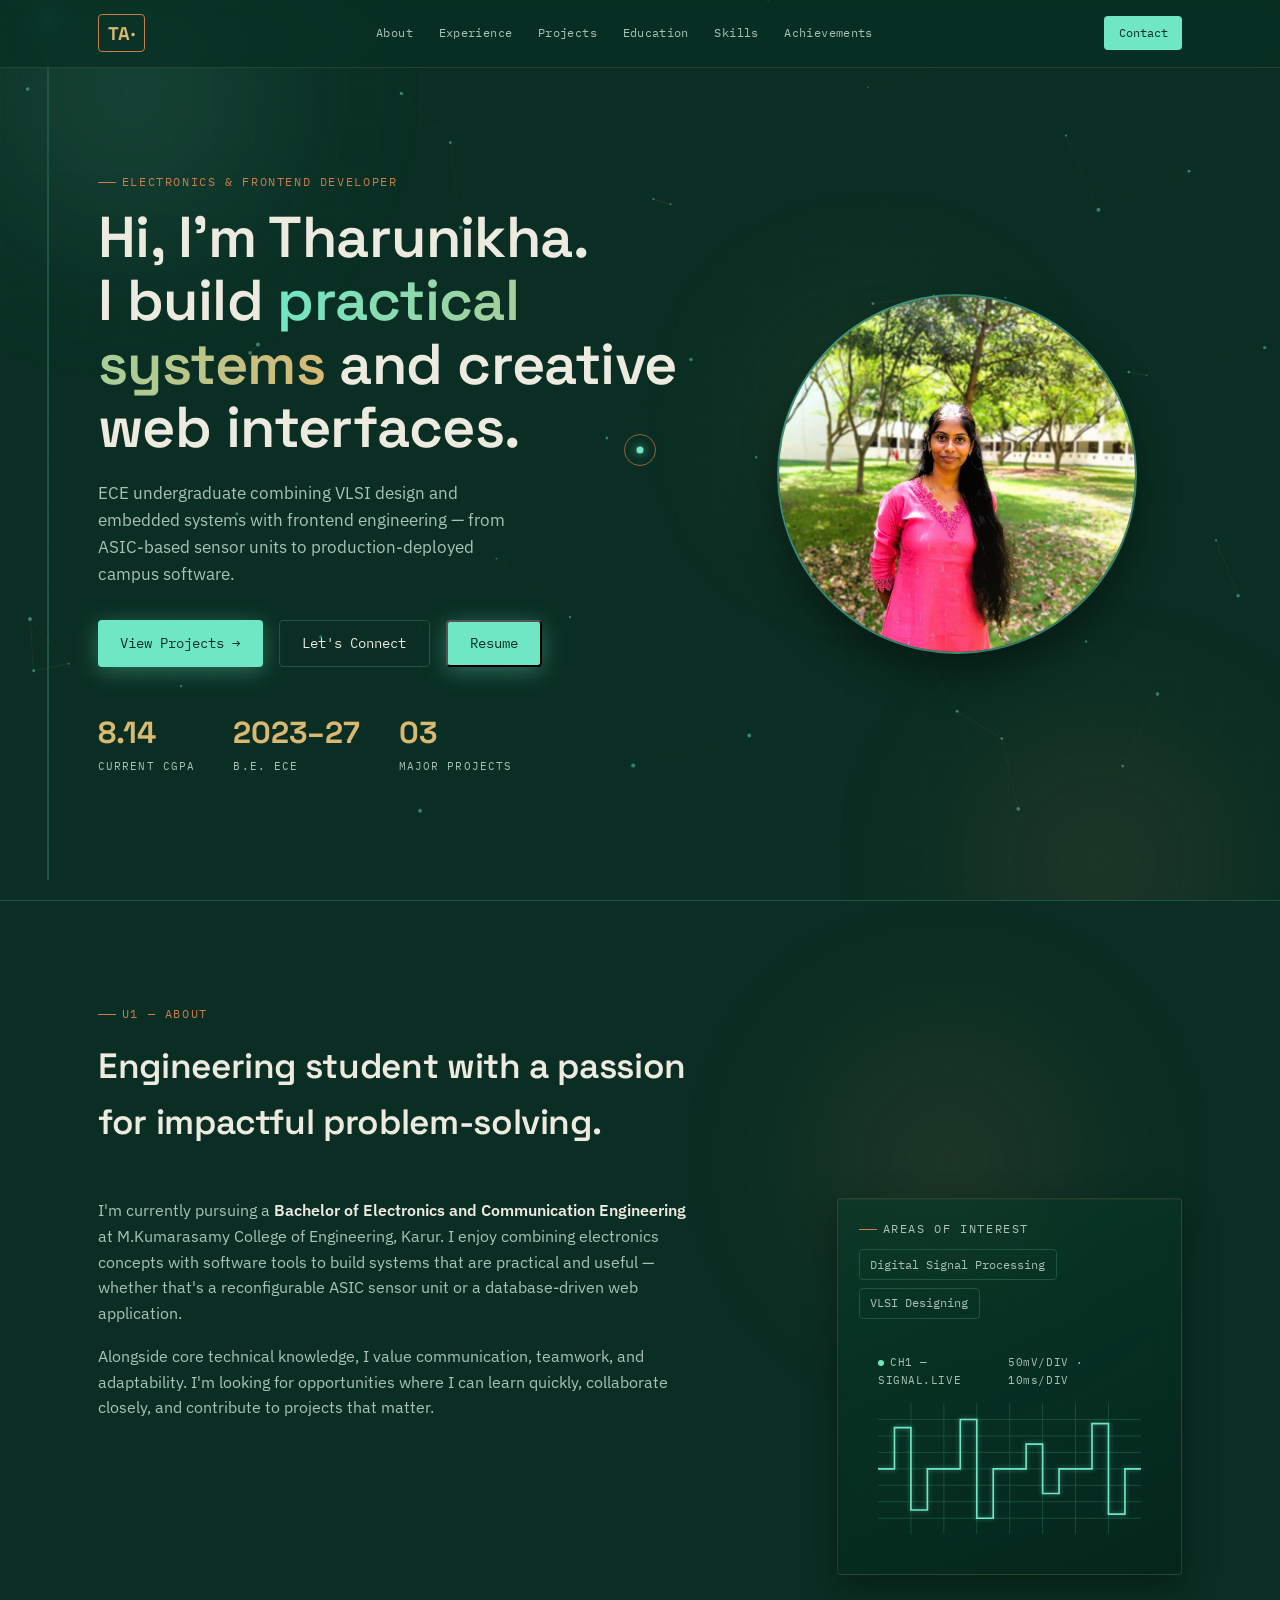
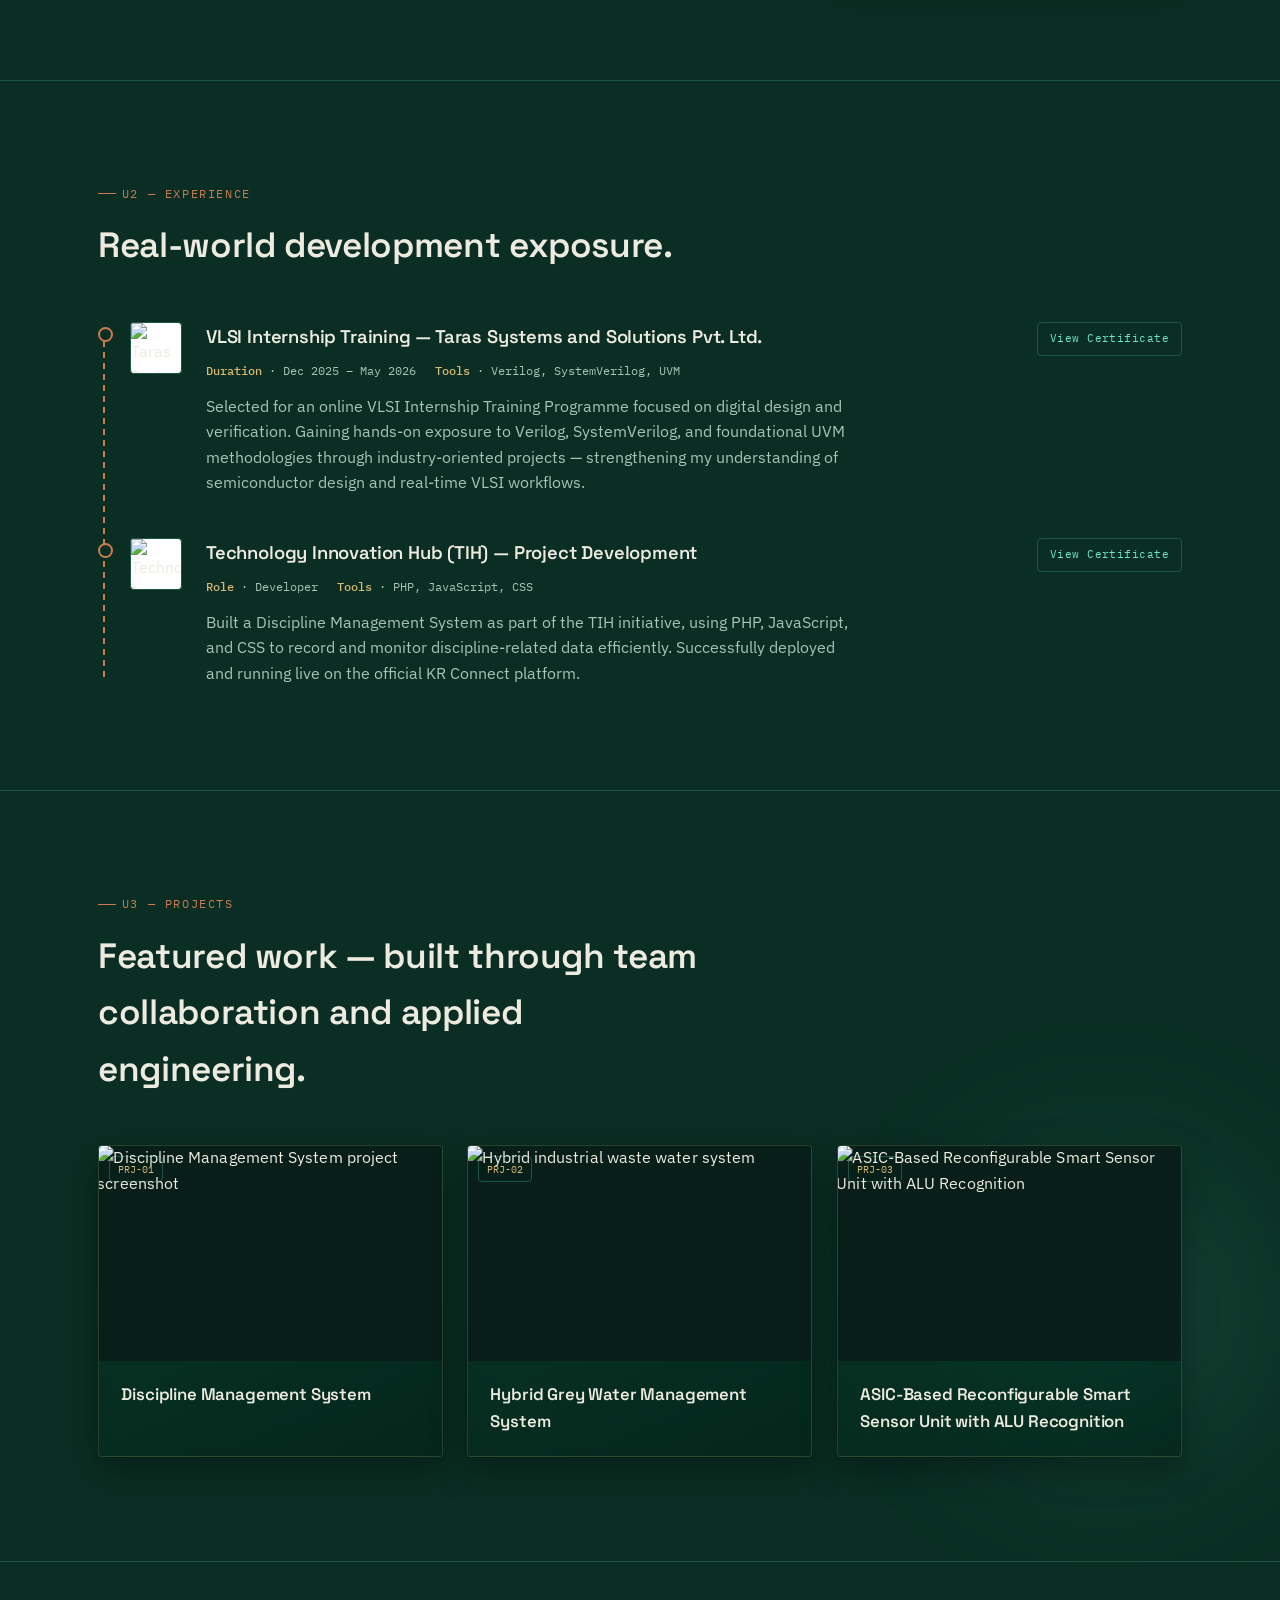
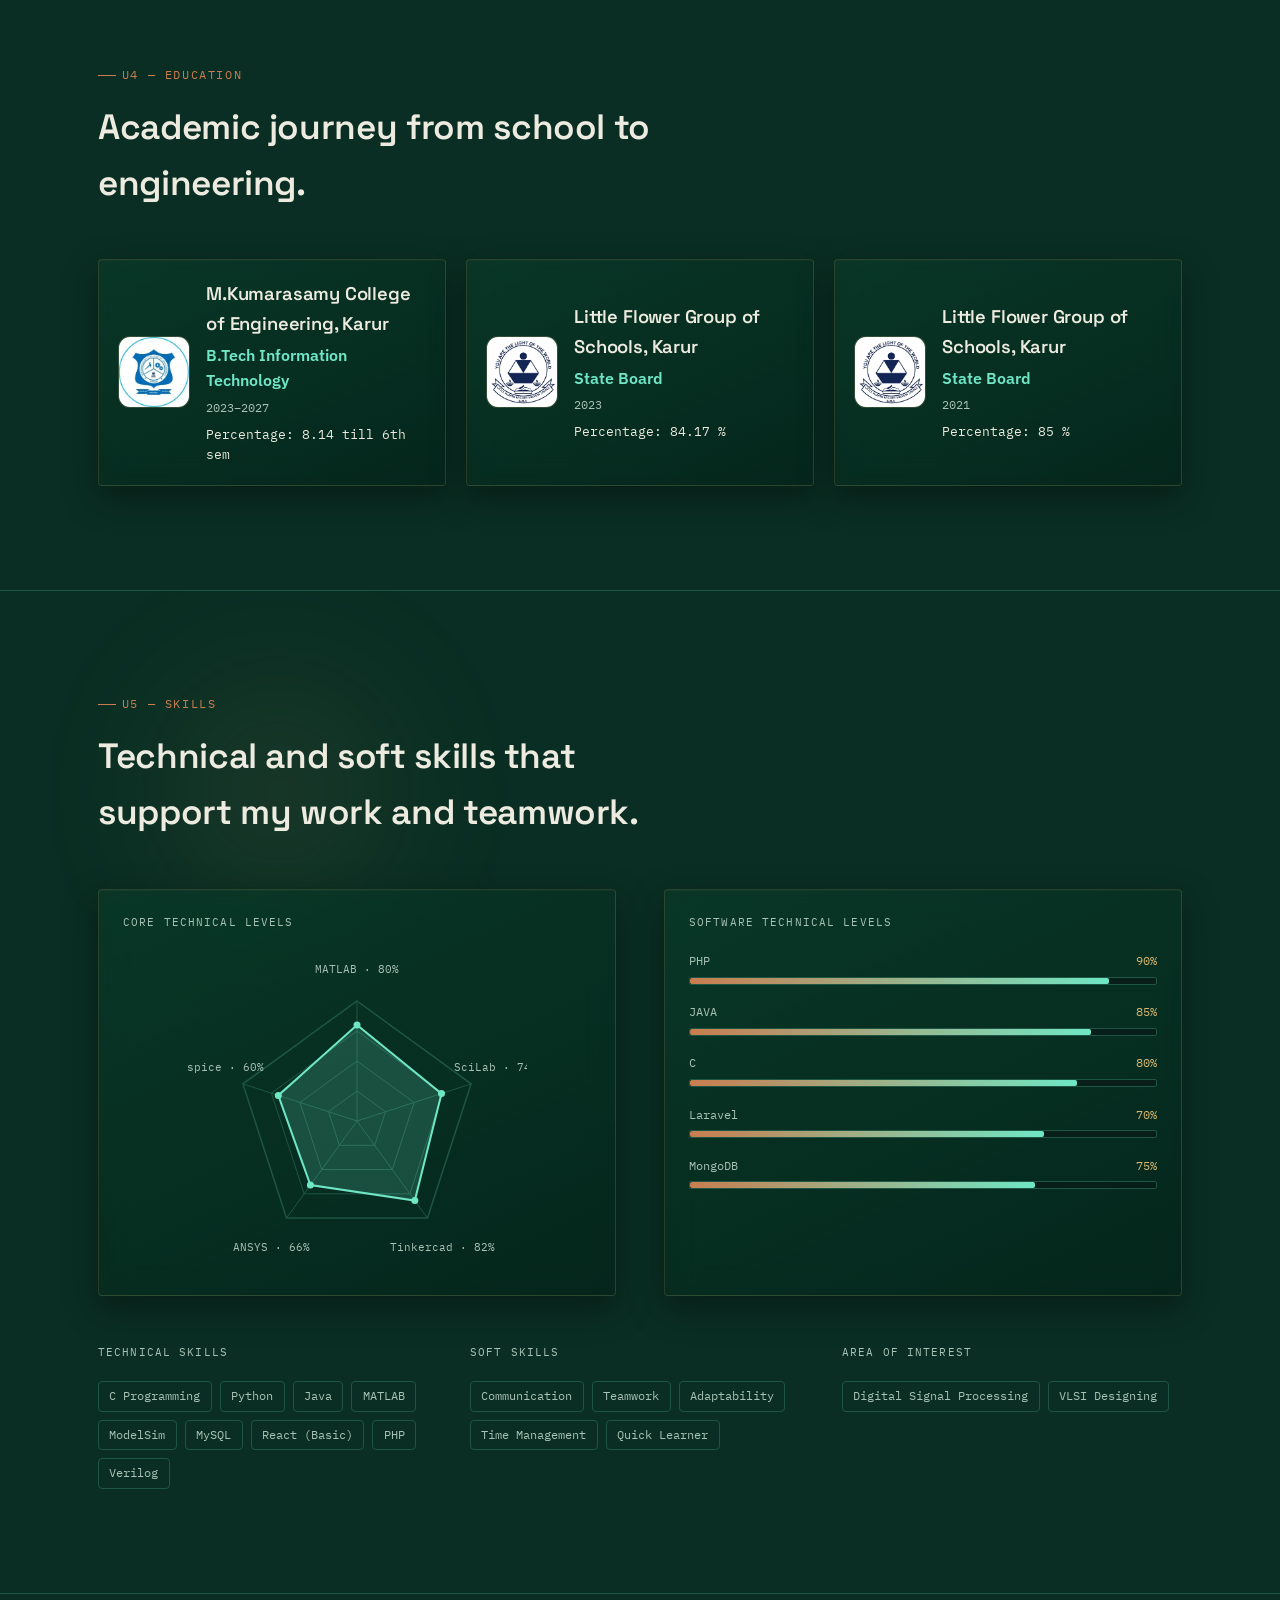
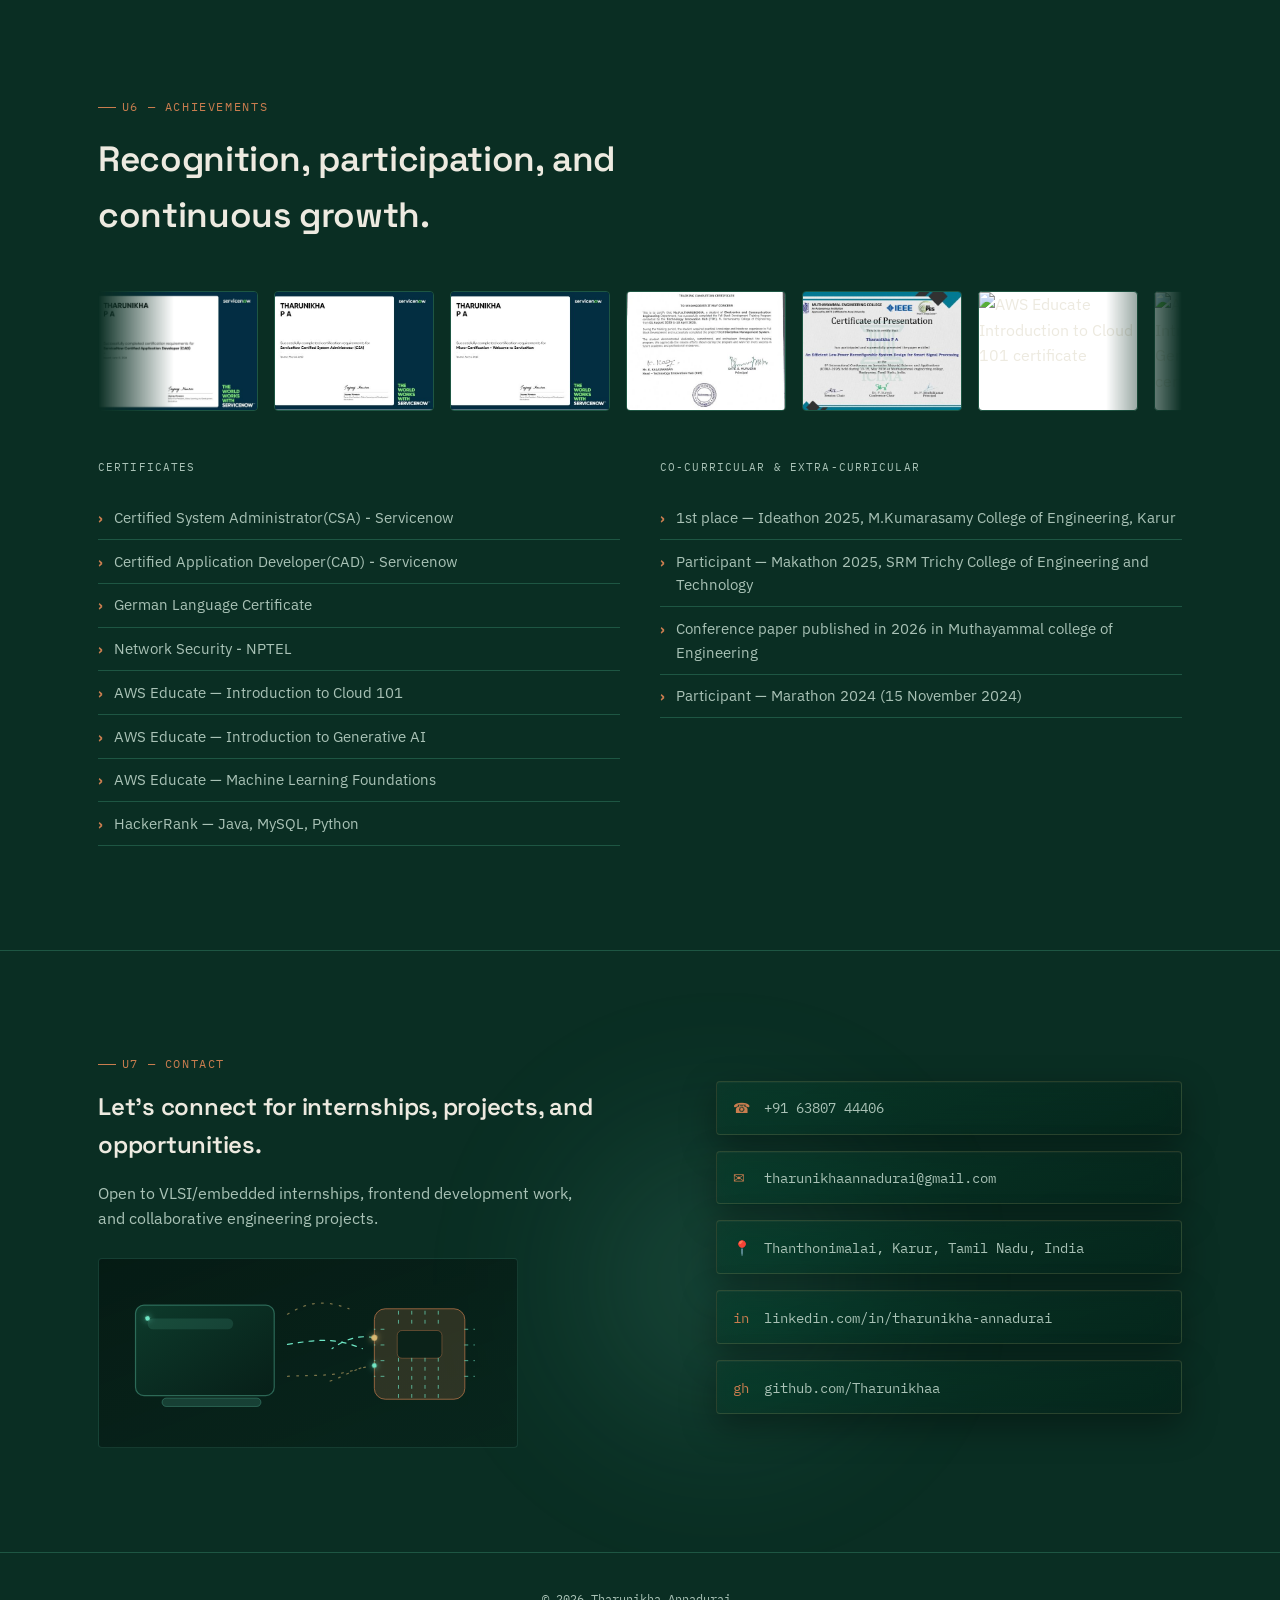
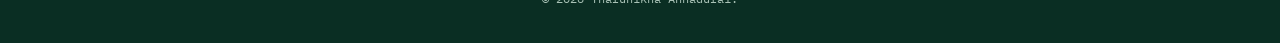
==== commit f570bc0f: "newly updated" ====
--- a/index (1).html
+++ b/index (1).html
@@ -871,7 +871,7 @@
               <text x="308.9" y="120" text-anchor="middle" font-family="IBM Plex Mono, monospace" font-size="11" fill="#a9c2b6">SciLab · 74%</text>
               <text x="255.8" y="300" text-anchor="middle" font-family="IBM Plex Mono, monospace" font-size="11" fill="#a9c2b6">Tinkercad · 82%</text>
               <text x="84.2" y="300" text-anchor="middle" font-family="IBM Plex Mono, monospace" font-size="11" fill="#a9c2b6">ANSYS · 66%</text>
-              <text x="31.1" y="120" text-anchor="middle" font-family="IBM Plex Mono, monospace" font-size="11" fill="#a9c2b6">LTspice · 69%</text>
+              <text x="31.1" y="120" text-anchor="middle" font-family="IBM Plex Mono, monospace" font-size="11" fill="#a9c2b6">LTspice · 60%</text>
             </svg>
           </div>
         </div>
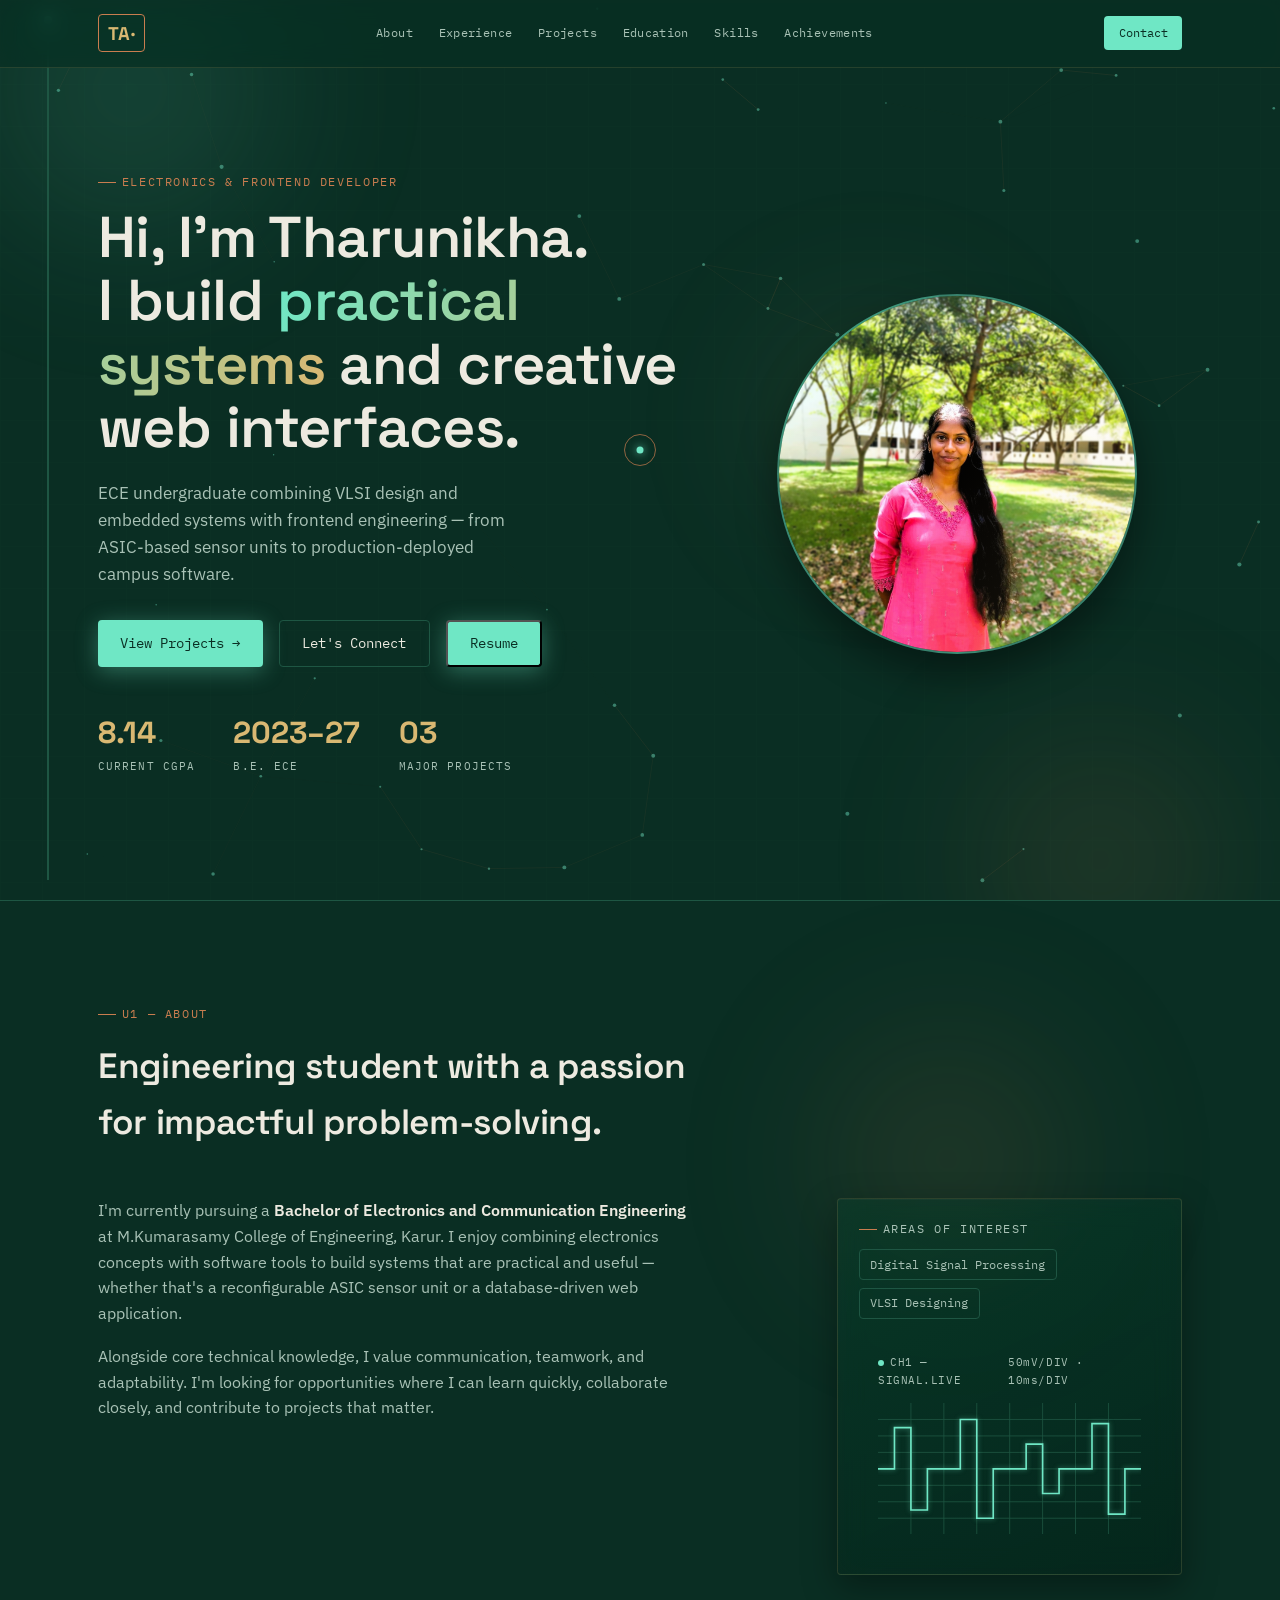
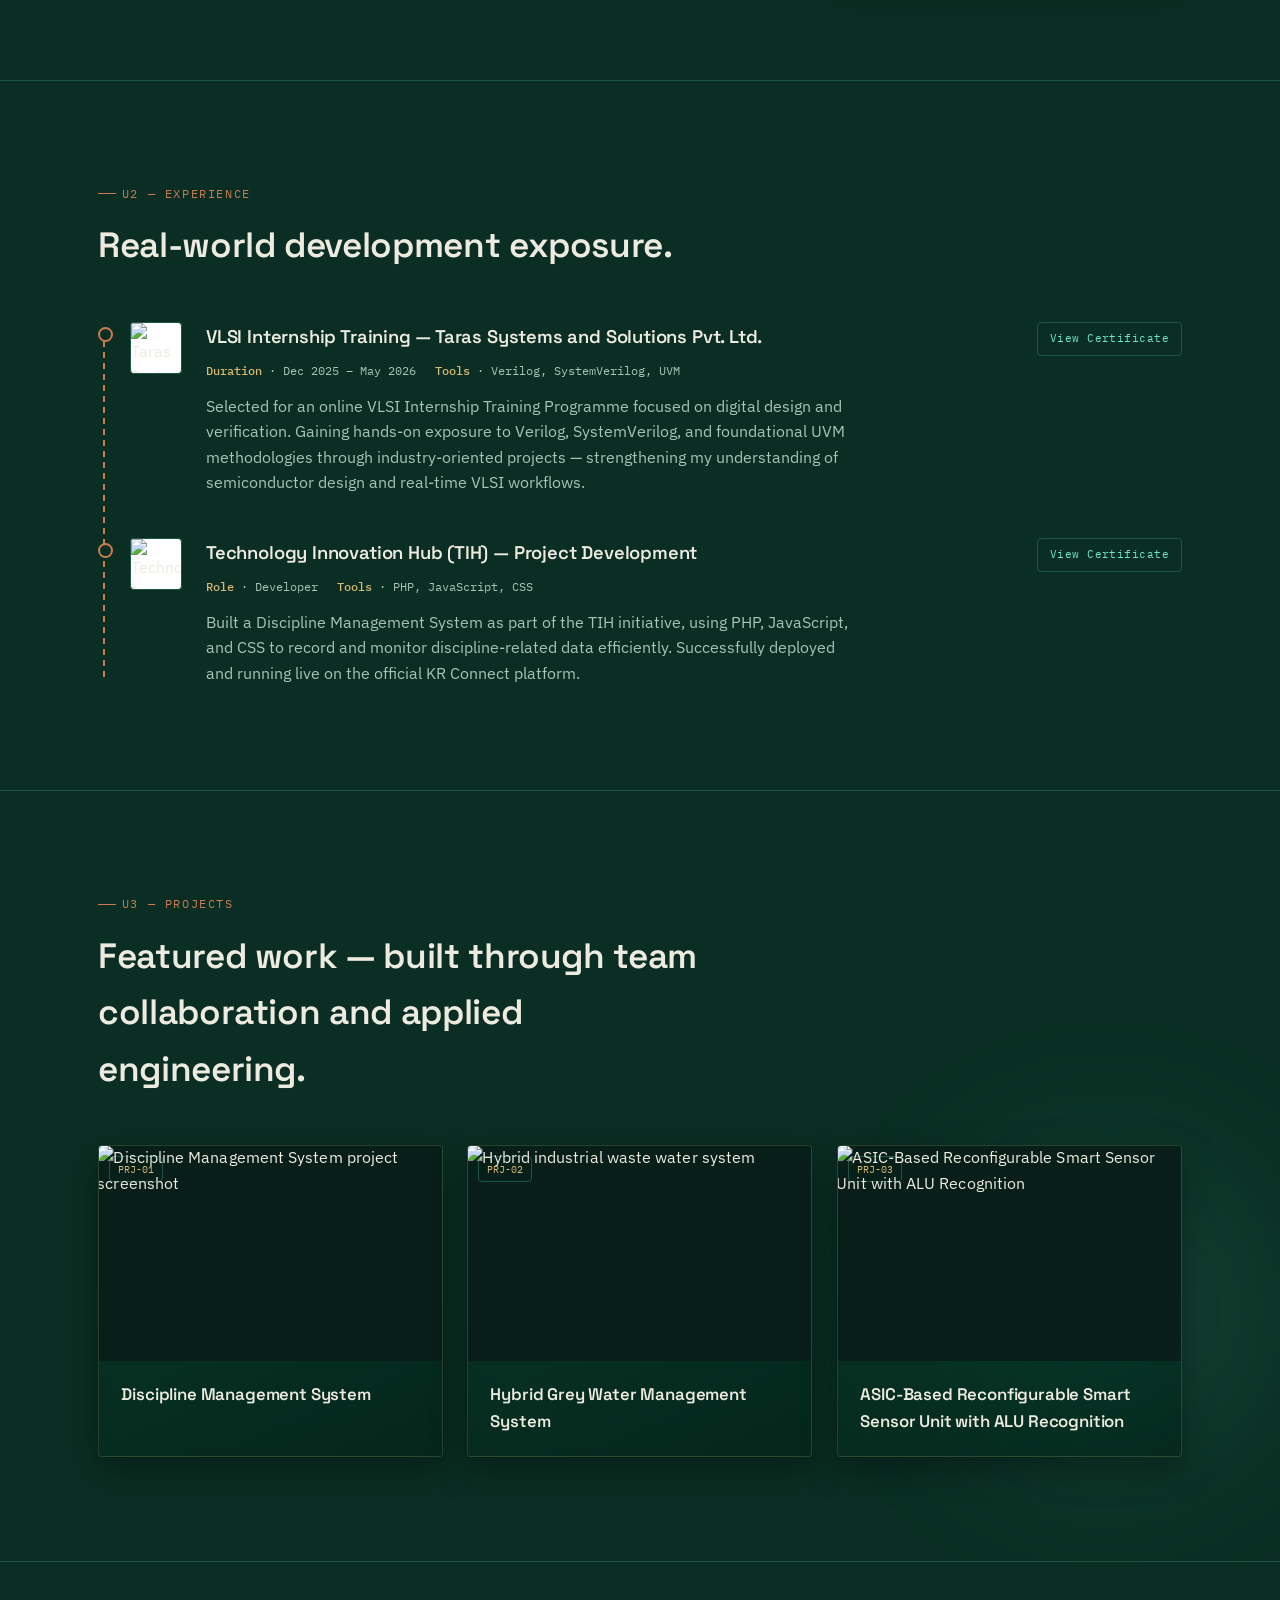
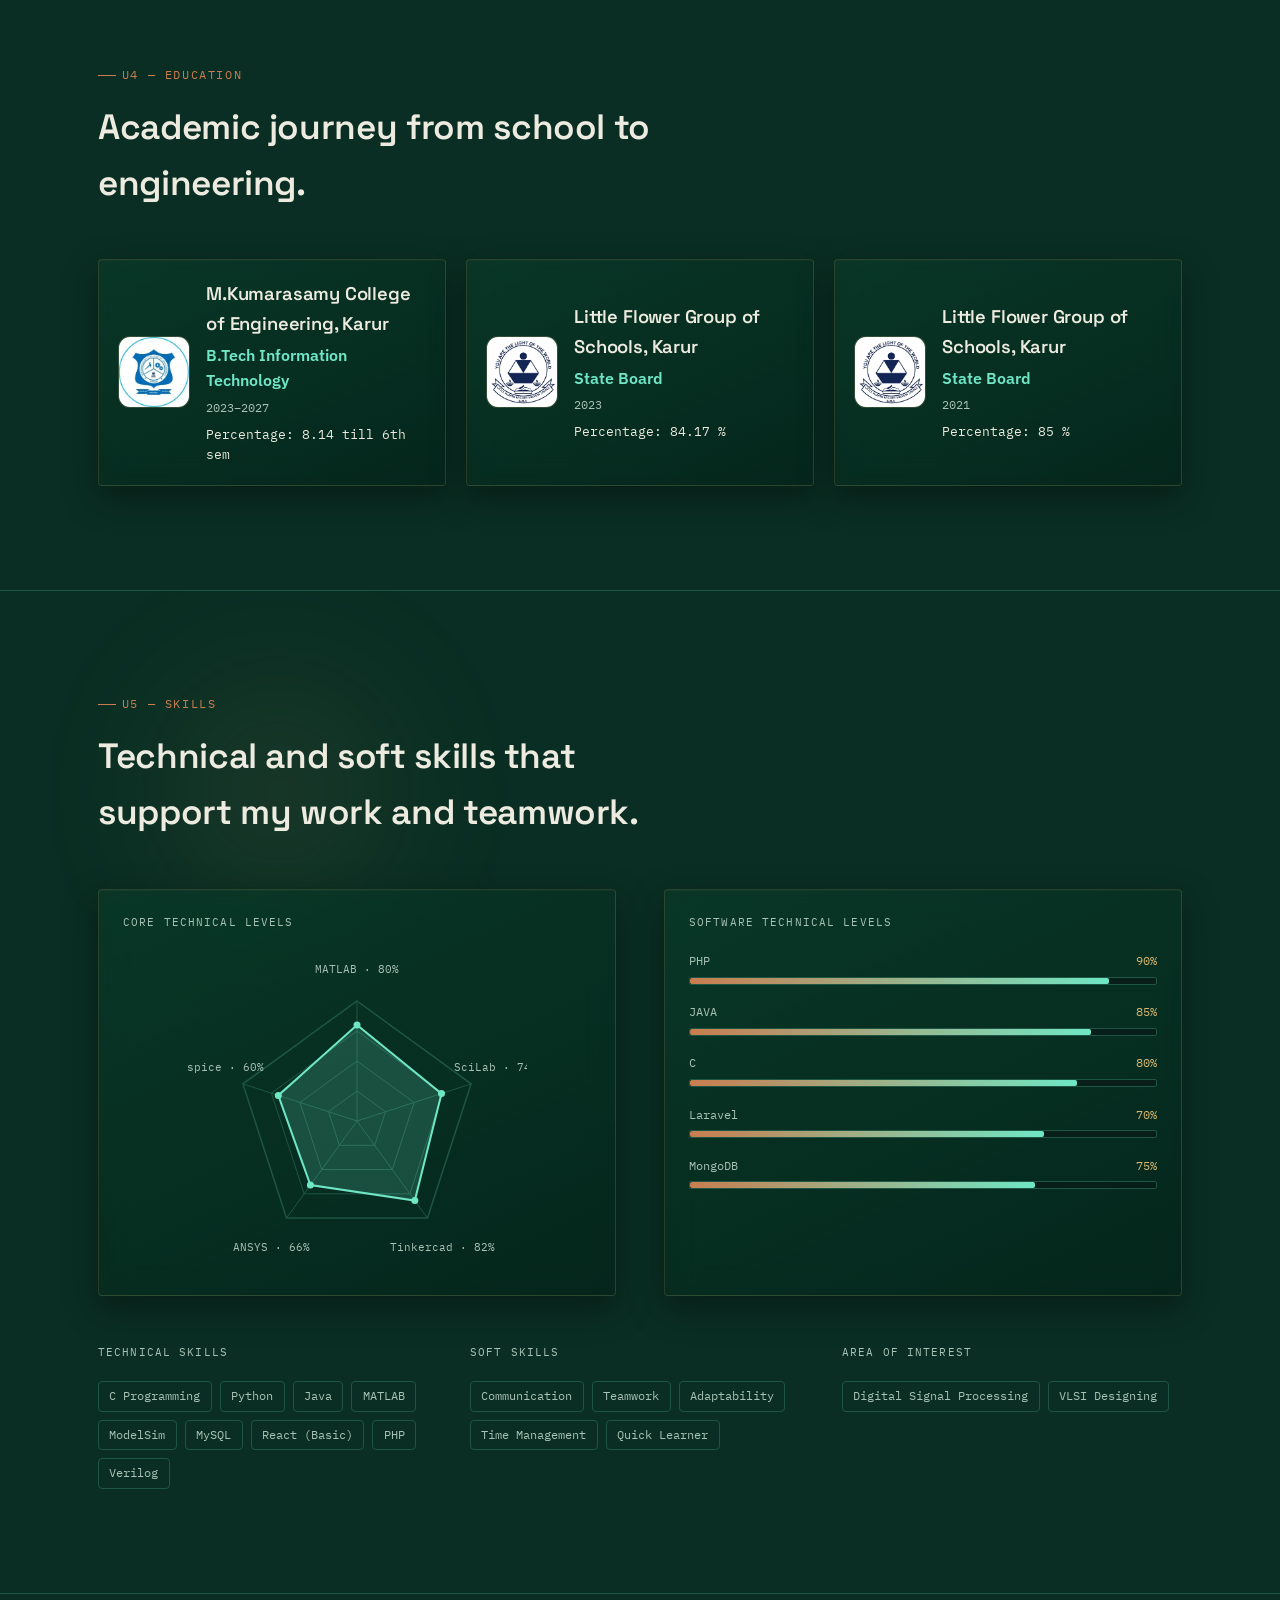
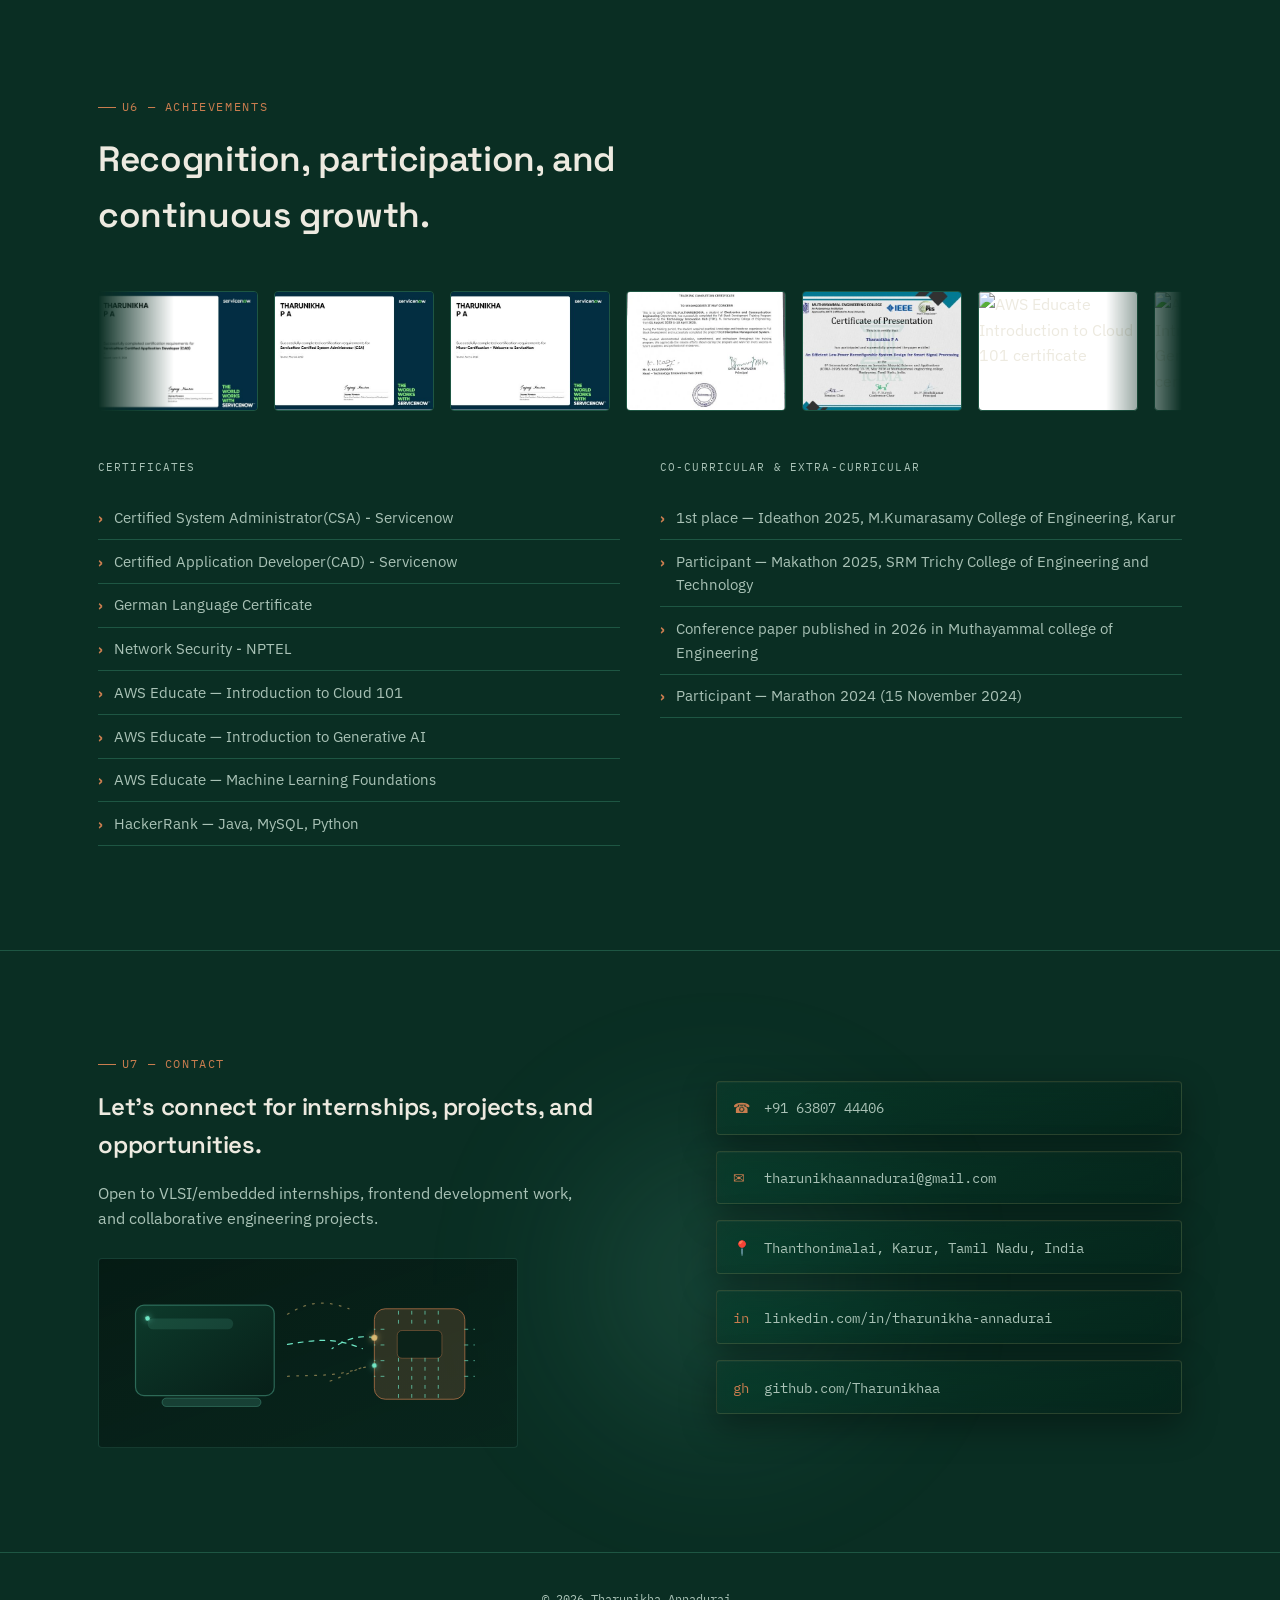
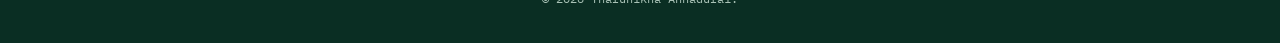
==== commit dbaac3a8: "newly updated" ====
--- a/index (1).html
+++ b/index (1).html
@@ -195,7 +195,10 @@
   /* ---------- HERO ---------- */
   .hero{min-height:100vh; display:flex; align-items:center; padding-top:6rem; padding-bottom:3rem; position:relative; overflow:hidden;}
   .hero-grid{display:grid; grid-template-columns:1.3fr 1fr; gap:3rem; align-items:center;}
-  @media (max-width:900px){ .hero-grid{grid-template-columns:1fr;} }
+  @media (max-width:900px){
+    .hero-grid{grid-template-columns:1fr;}
+    .hero-grid .hero-profile{order:-1; margin-bottom:1.5rem;}
+  }
   .hero h1{font-size:clamp(2.3rem, 5vw, 3.6rem); line-height:1.1; margin-bottom:1.3rem;}
   .hero h1 .accent{
     background:linear-gradient(100deg, var(--signal), var(--gold));
@@ -1068,6 +1071,9 @@
 <footer>© <span id="year"></span> Tharunikha Annadurai.</footer>
 
 <script>
+  // disable right-click context menu
+  document.addEventListener('contextmenu', function(e){ e.preventDefault(); });
+
   document.getElementById('year').textContent = new Date().getFullYear();
   const reduceMotion = window.matchMedia('(prefers-reduced-motion: reduce)').matches;
   const supportsHover = window.matchMedia('(pointer:fine)').matches;
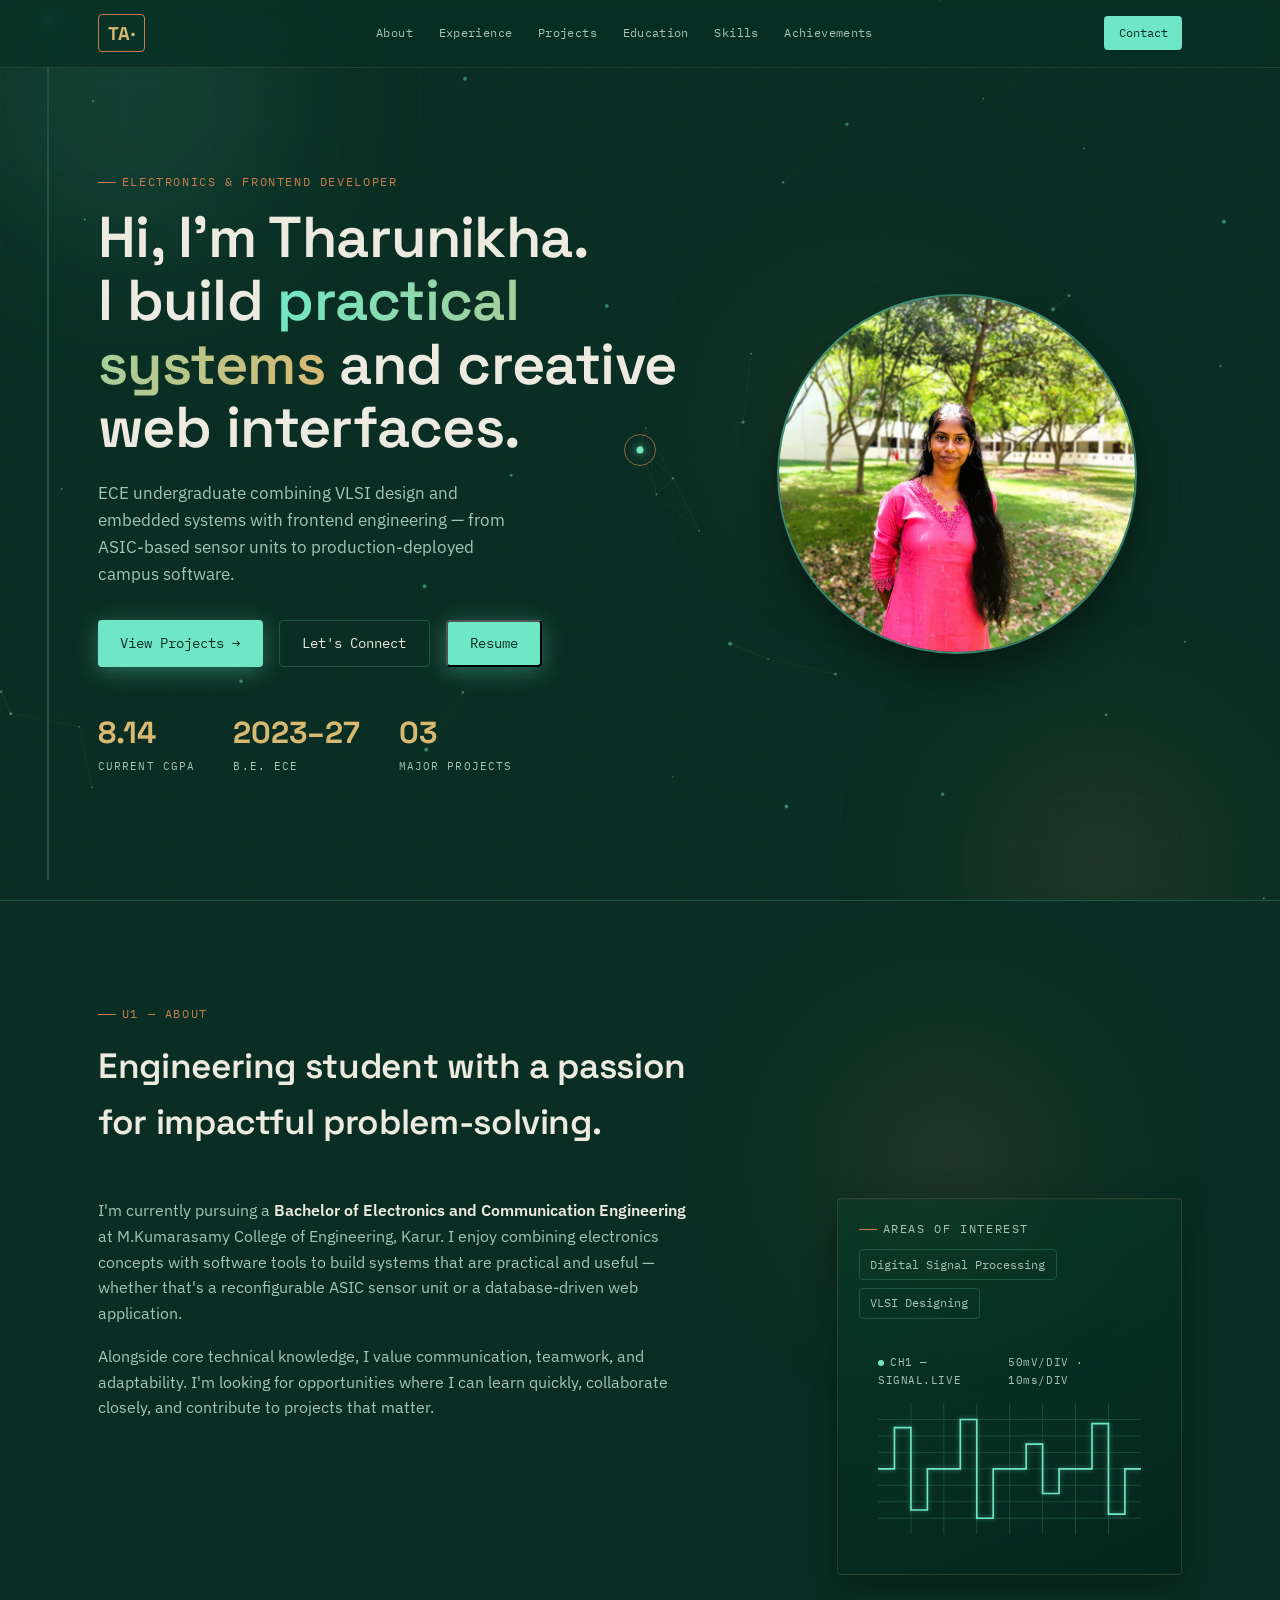
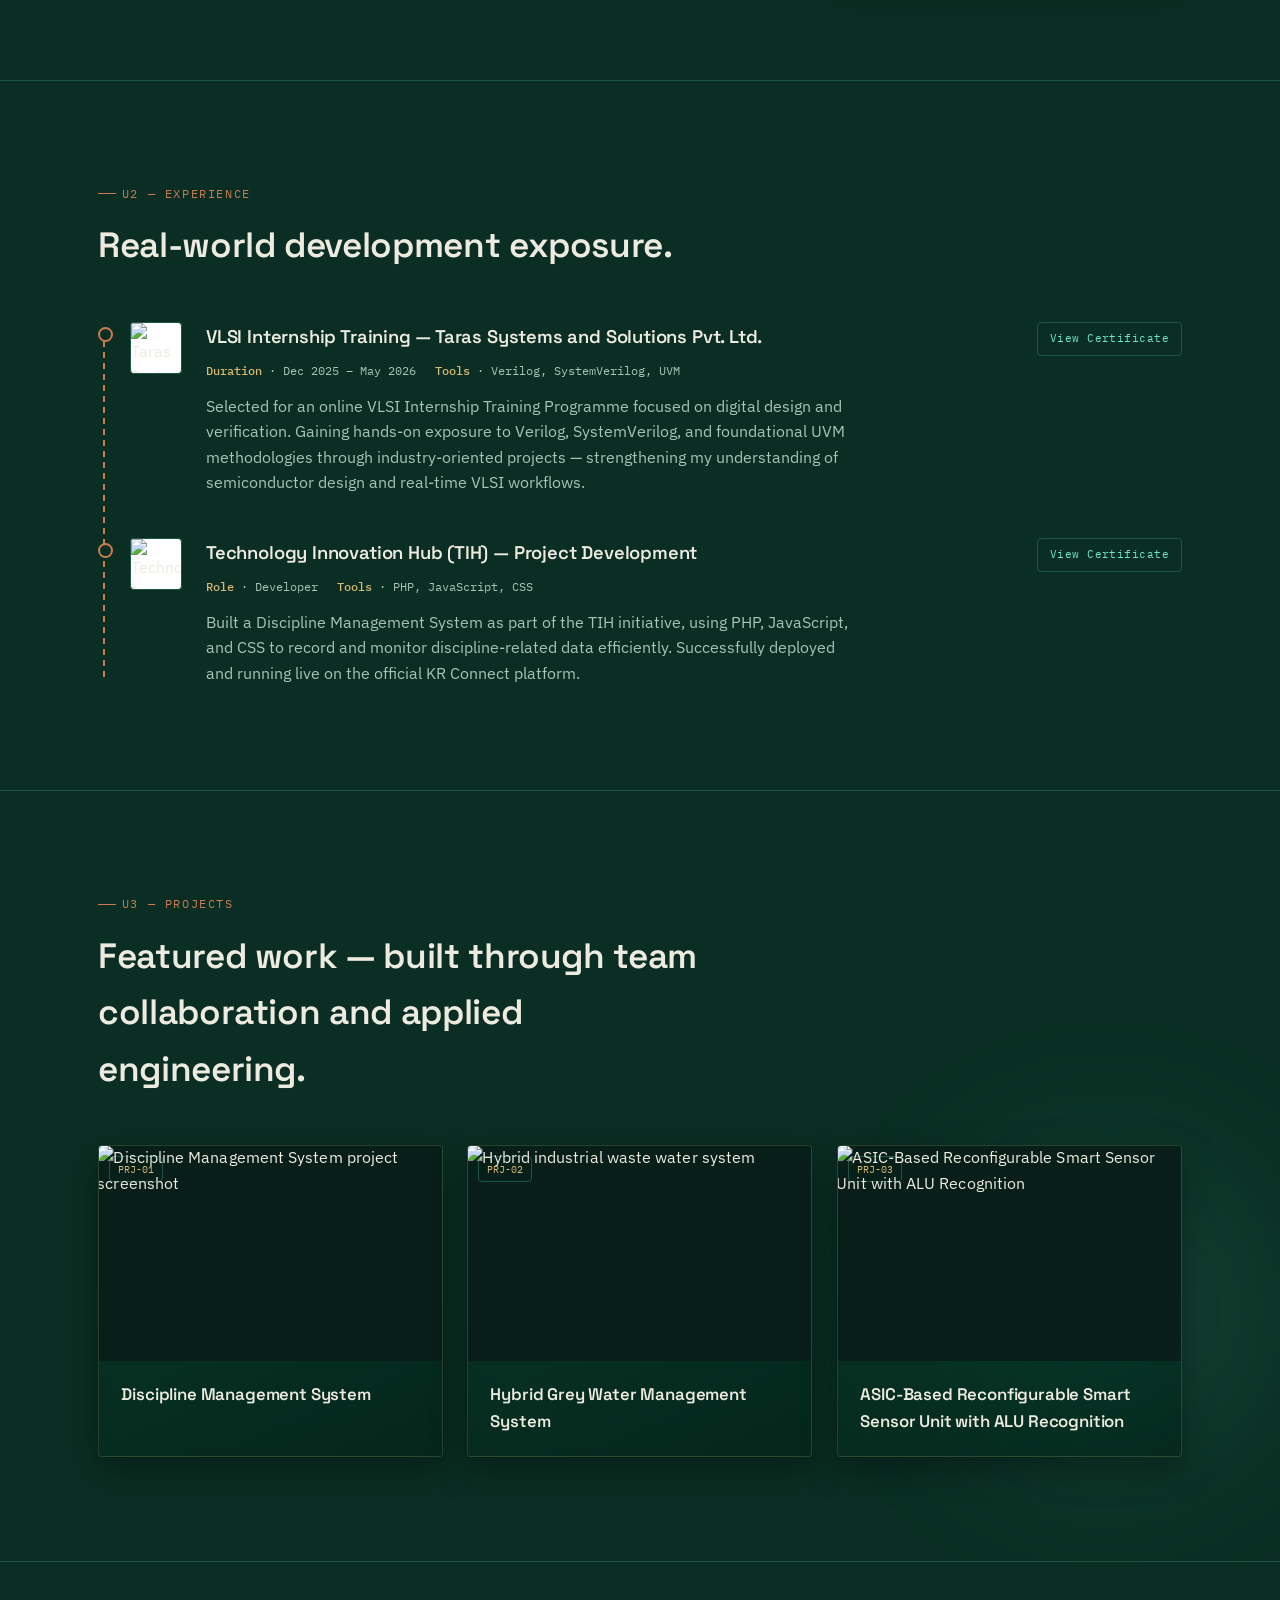
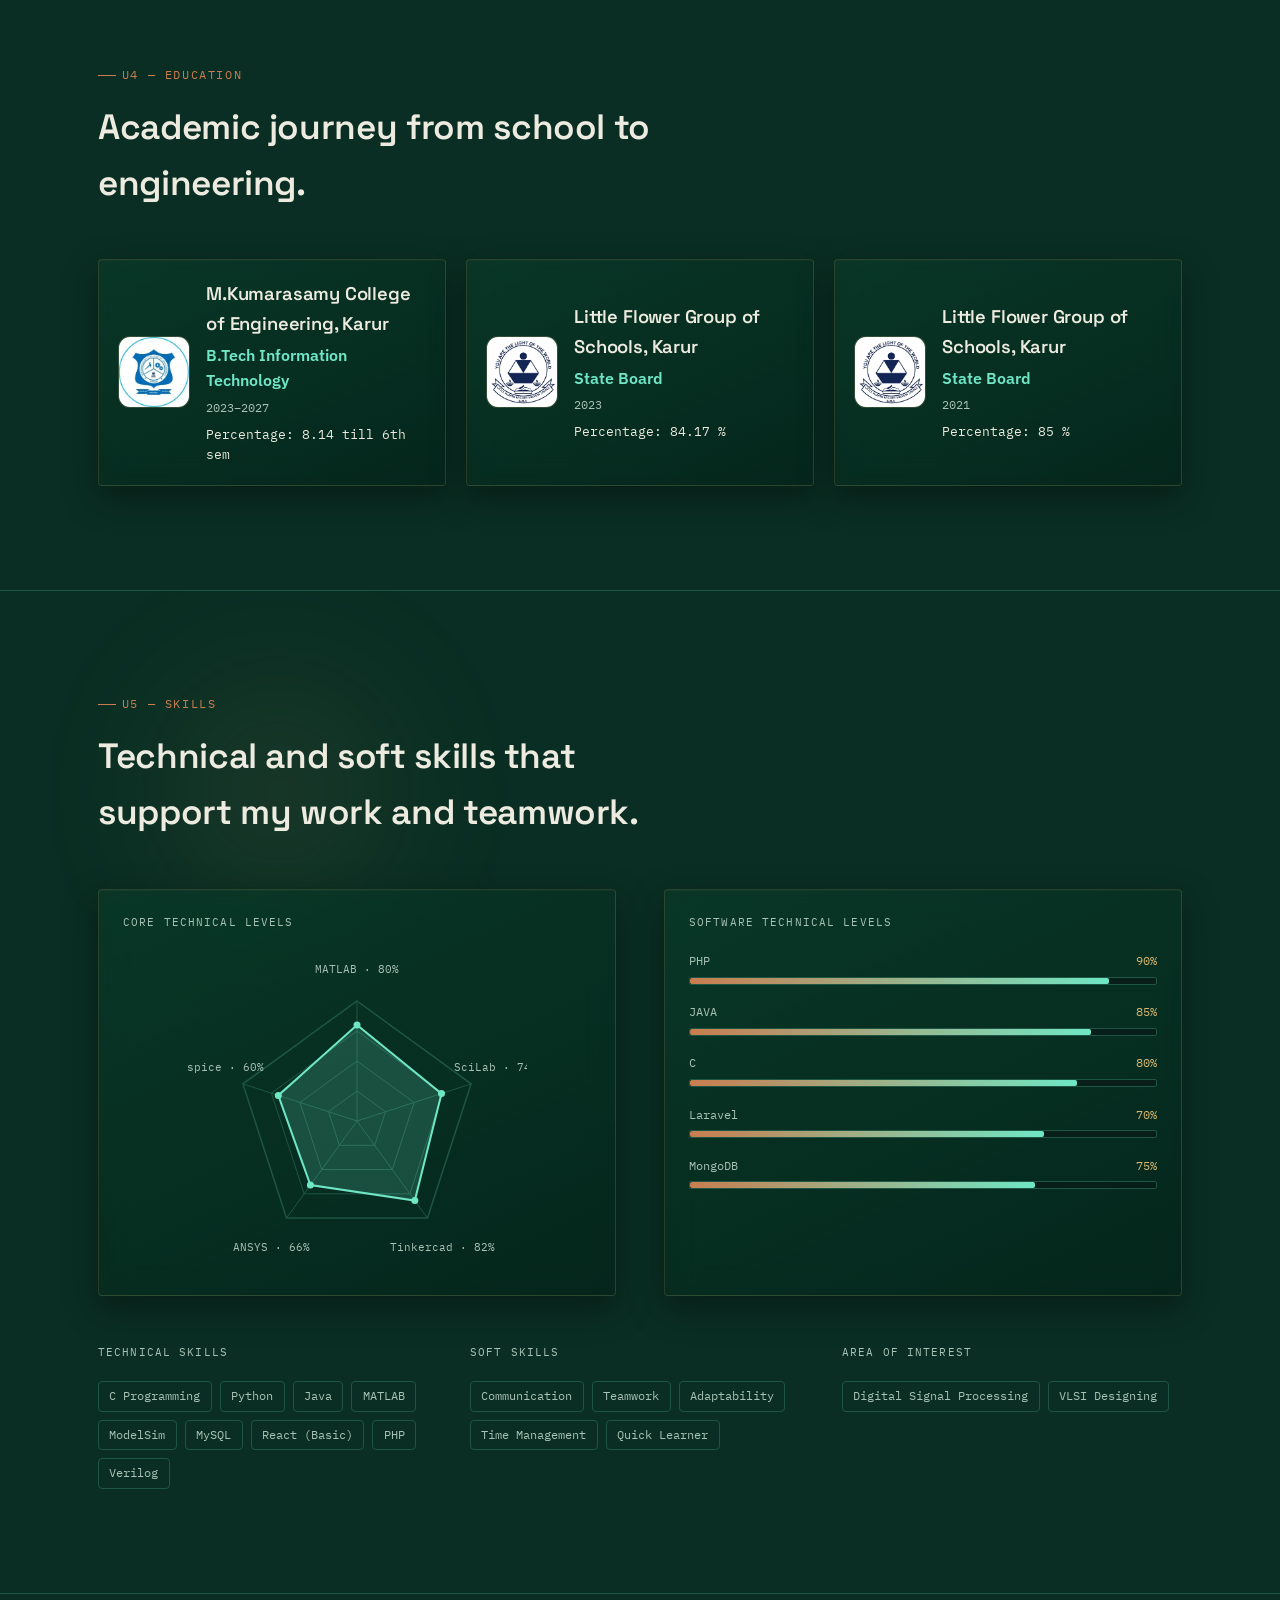
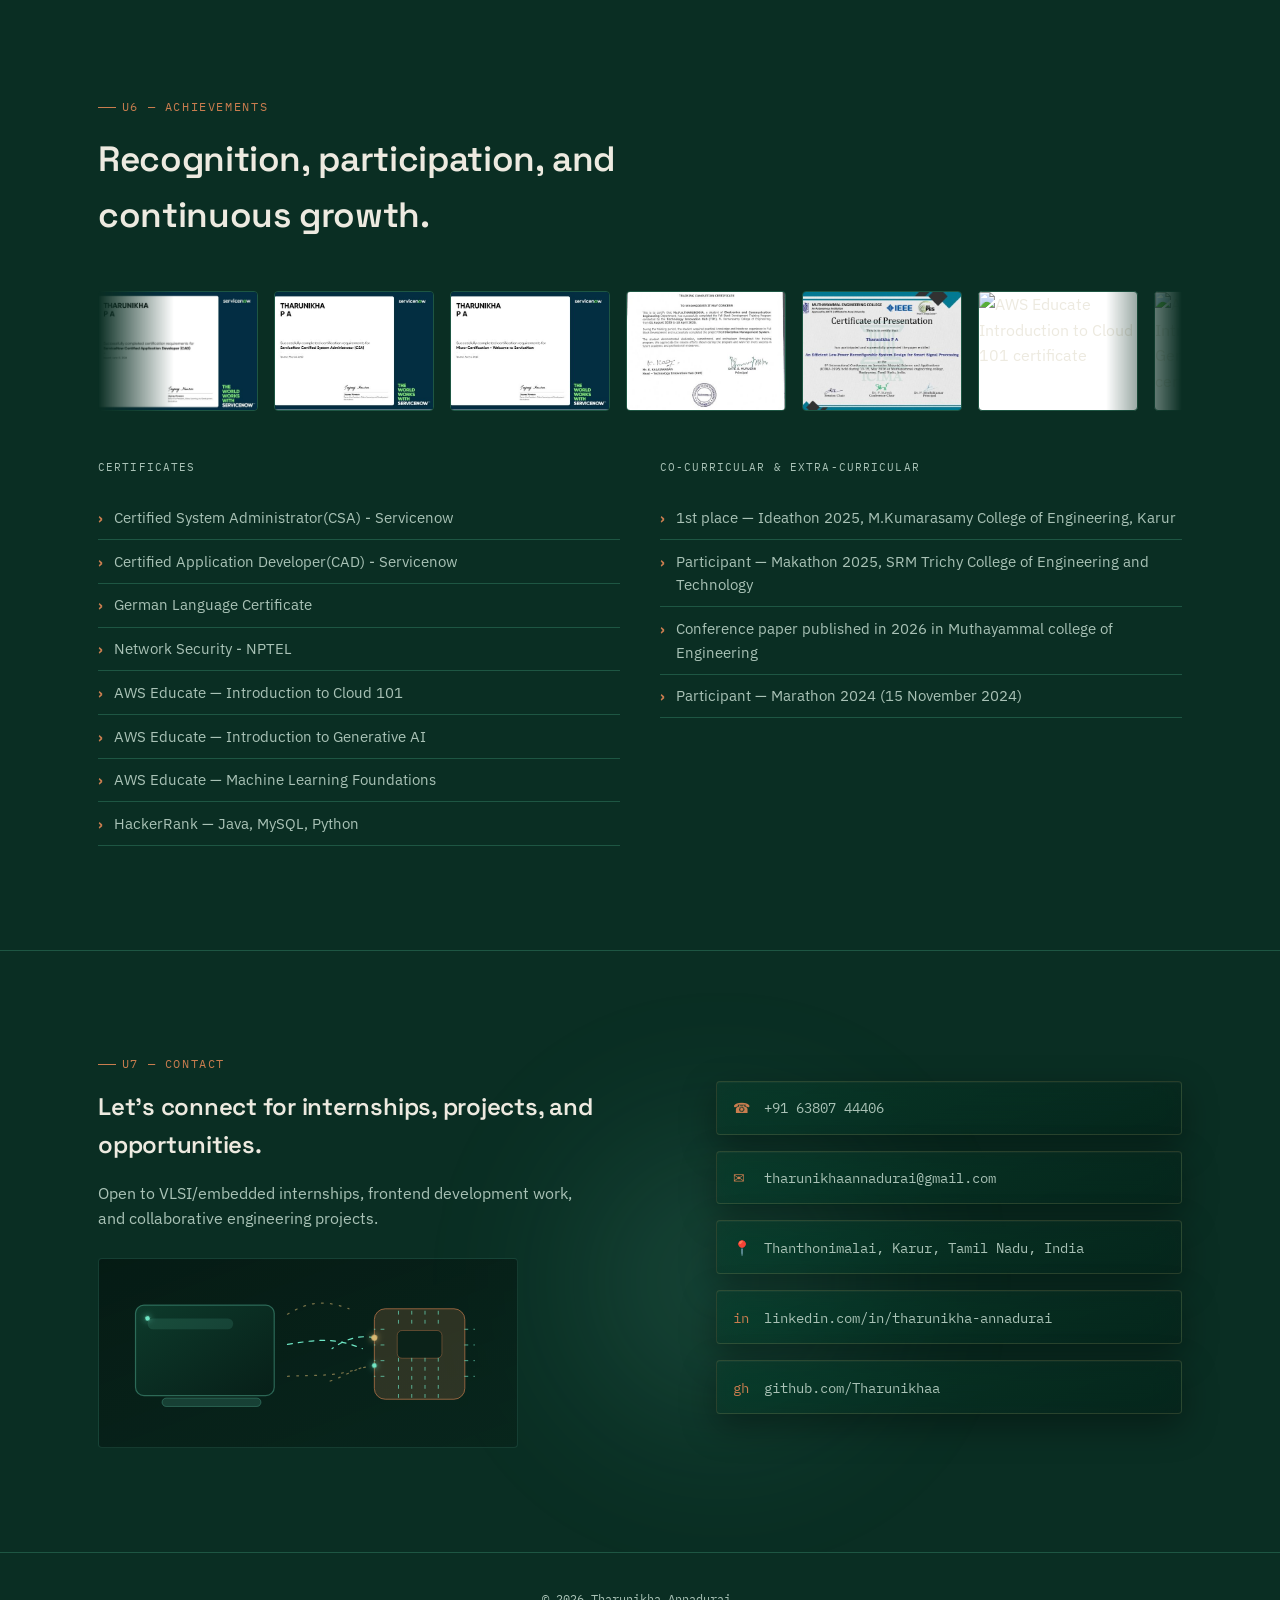
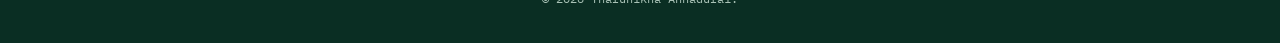
==== commit 85df3620: "new" ====
--- a/index (1).html
+++ b/index (1).html
@@ -1052,10 +1052,10 @@
   <div class="resume-modal-card">
     <button class="cert-modal-close" id="resumeModalClose" aria-label="Close resume popup">x</button>
     <div class="resume-modal-body">
-      <iframe id="resumeIframe" src="hexaware resume.pdf" title="Resume preview"></iframe>
+      <iframe id="resumeIframe" src="tharunikha-resume.pdf" title="Resume preview"></iframe>
     </div>
     <div class="resume-modal-actions">
-      <a class="btn btn-primary" id="downloadResumeBtn" href="hexaware resume.pdf" download="Hexaware Resume.pdf">Download Resume</a>
+      <a class="btn btn-primary" id="downloadResumeBtn" href="tharunikha-resume.pdf" download="tharunikha-Resume.pdf">Download Resume</a>
     </div>
   </div>
 </div>
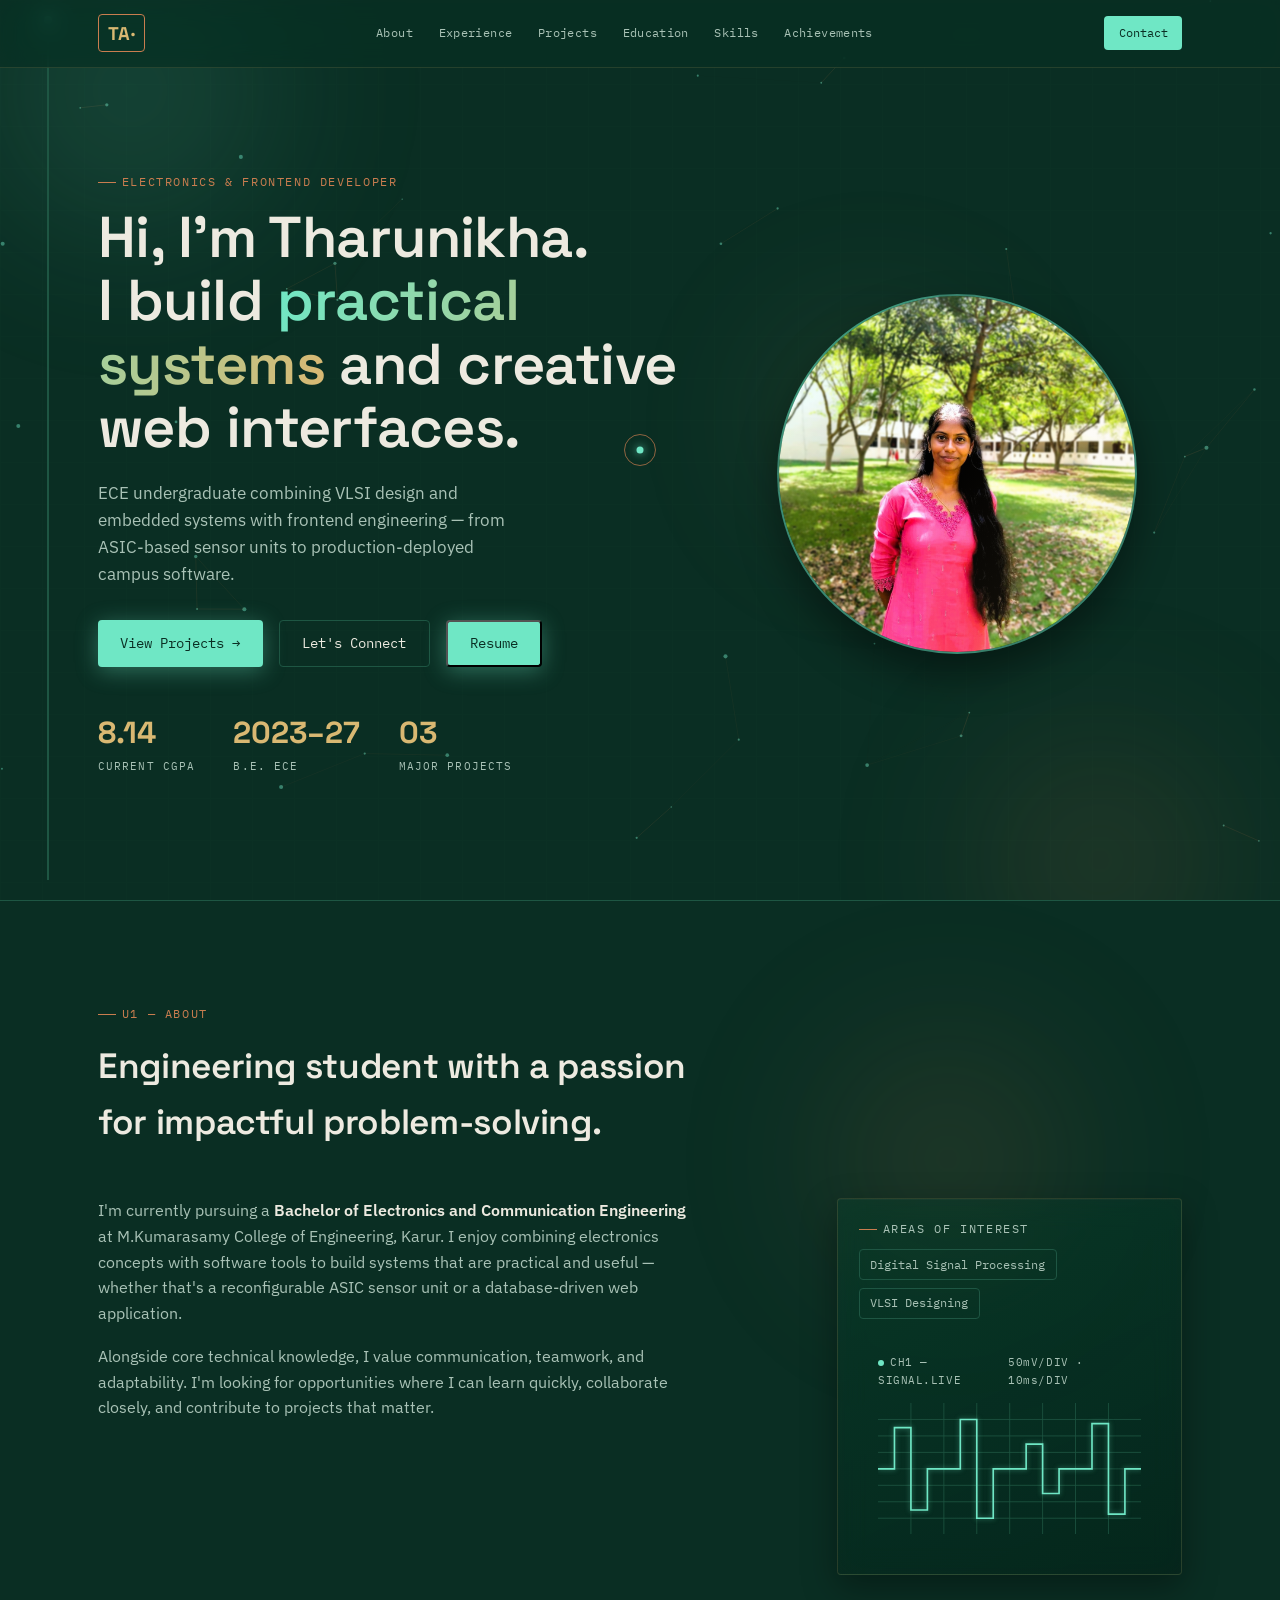
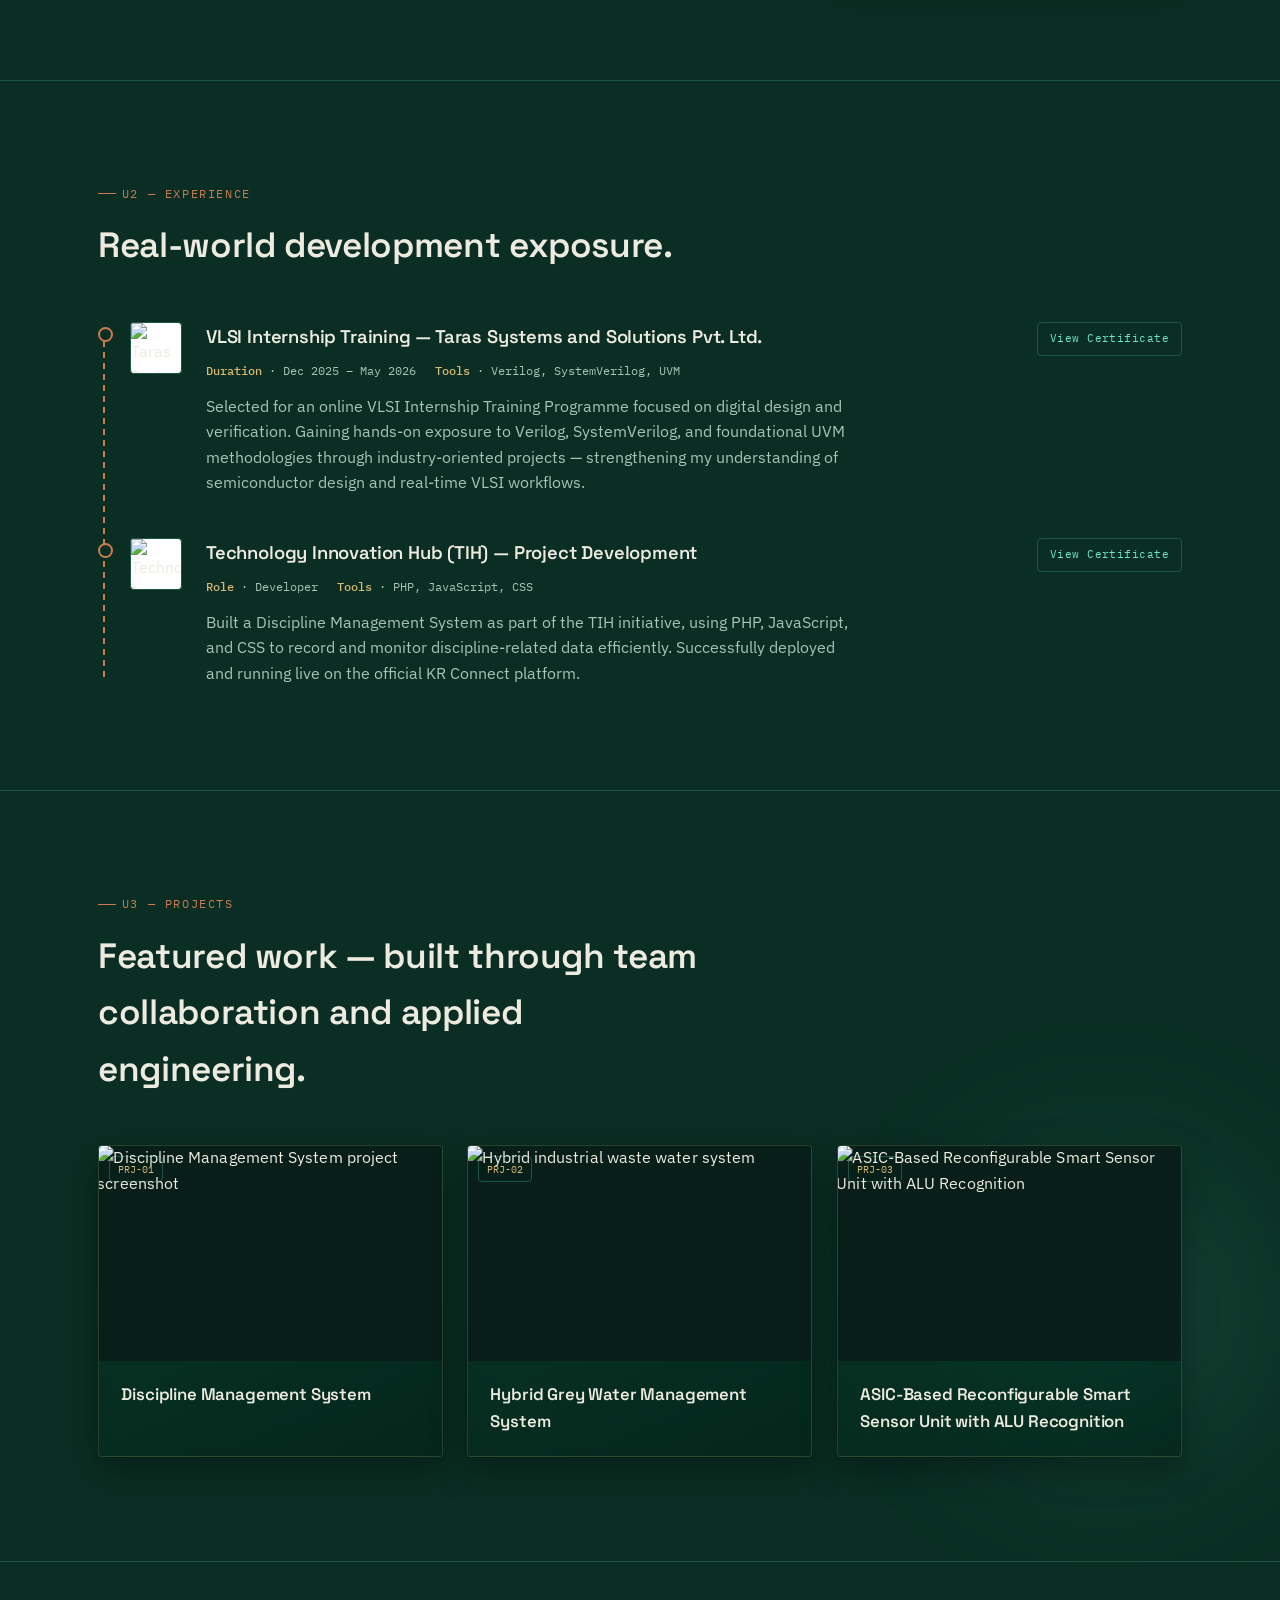
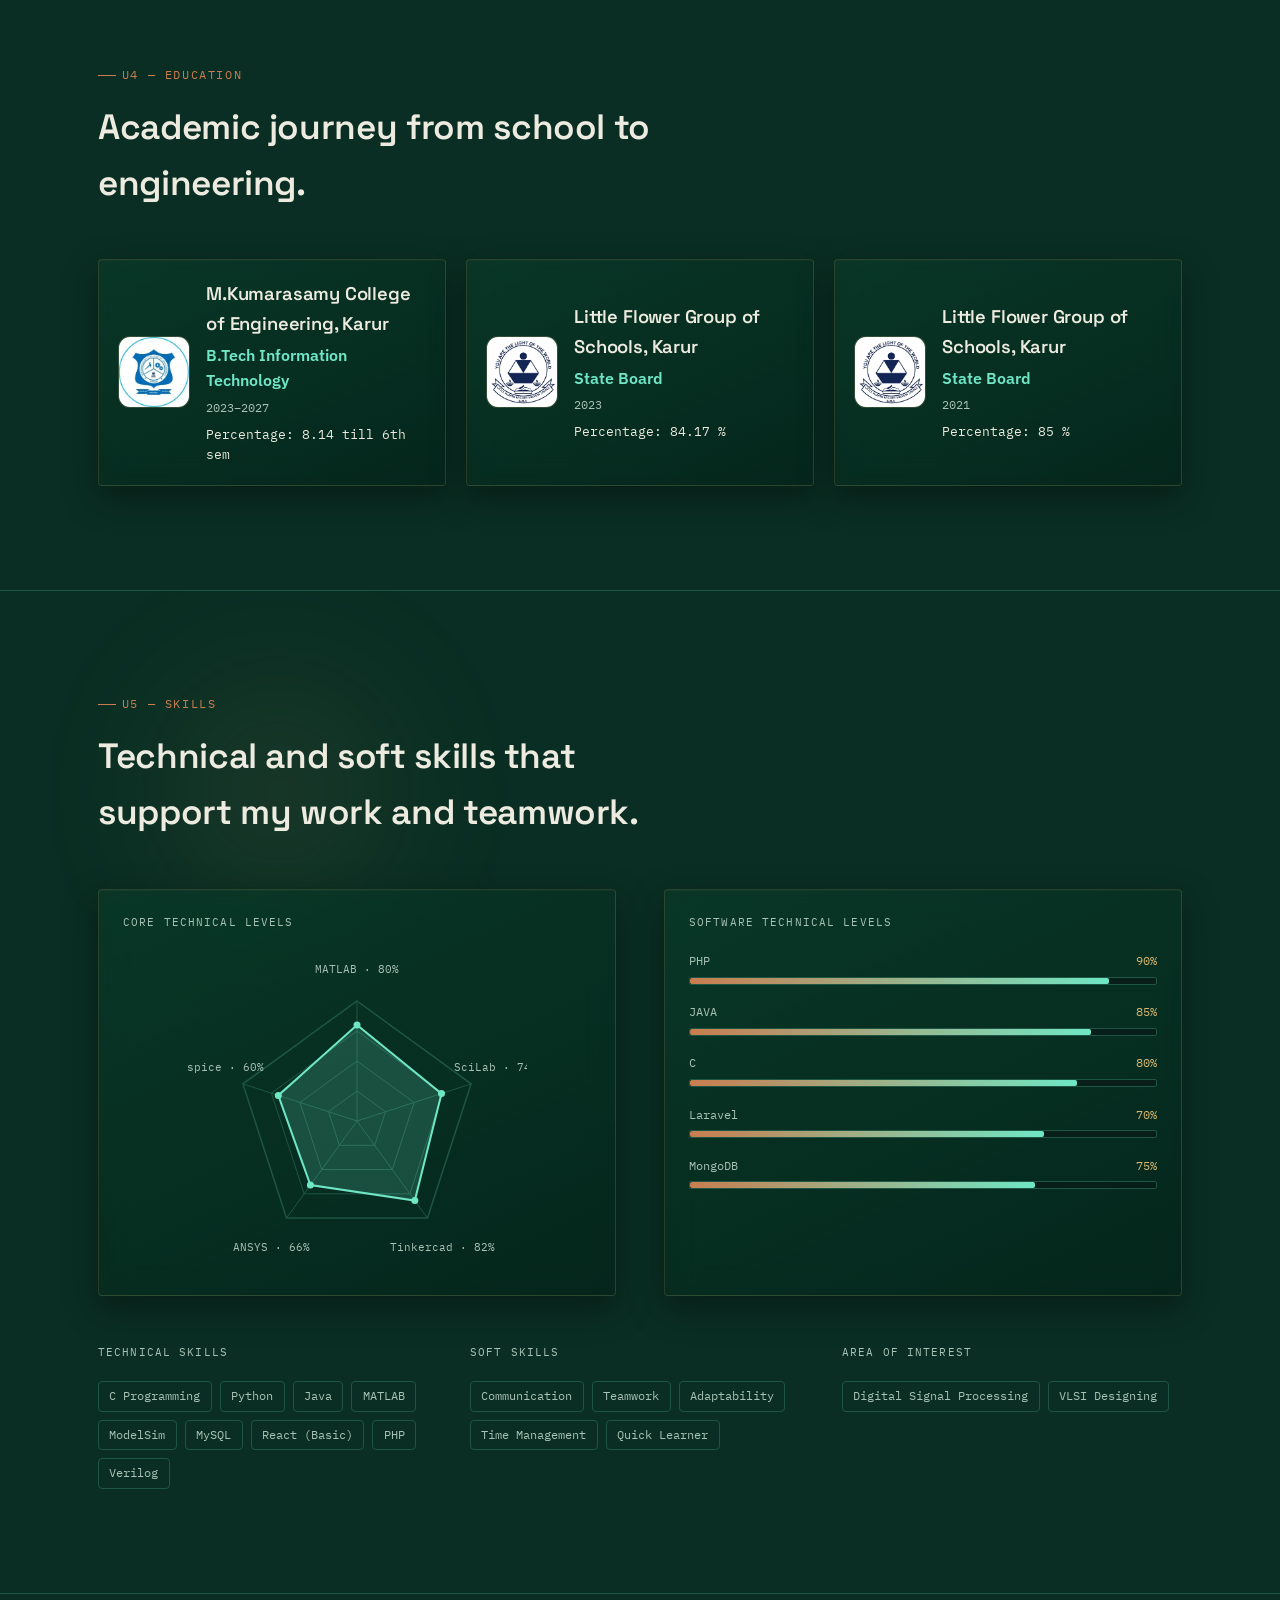
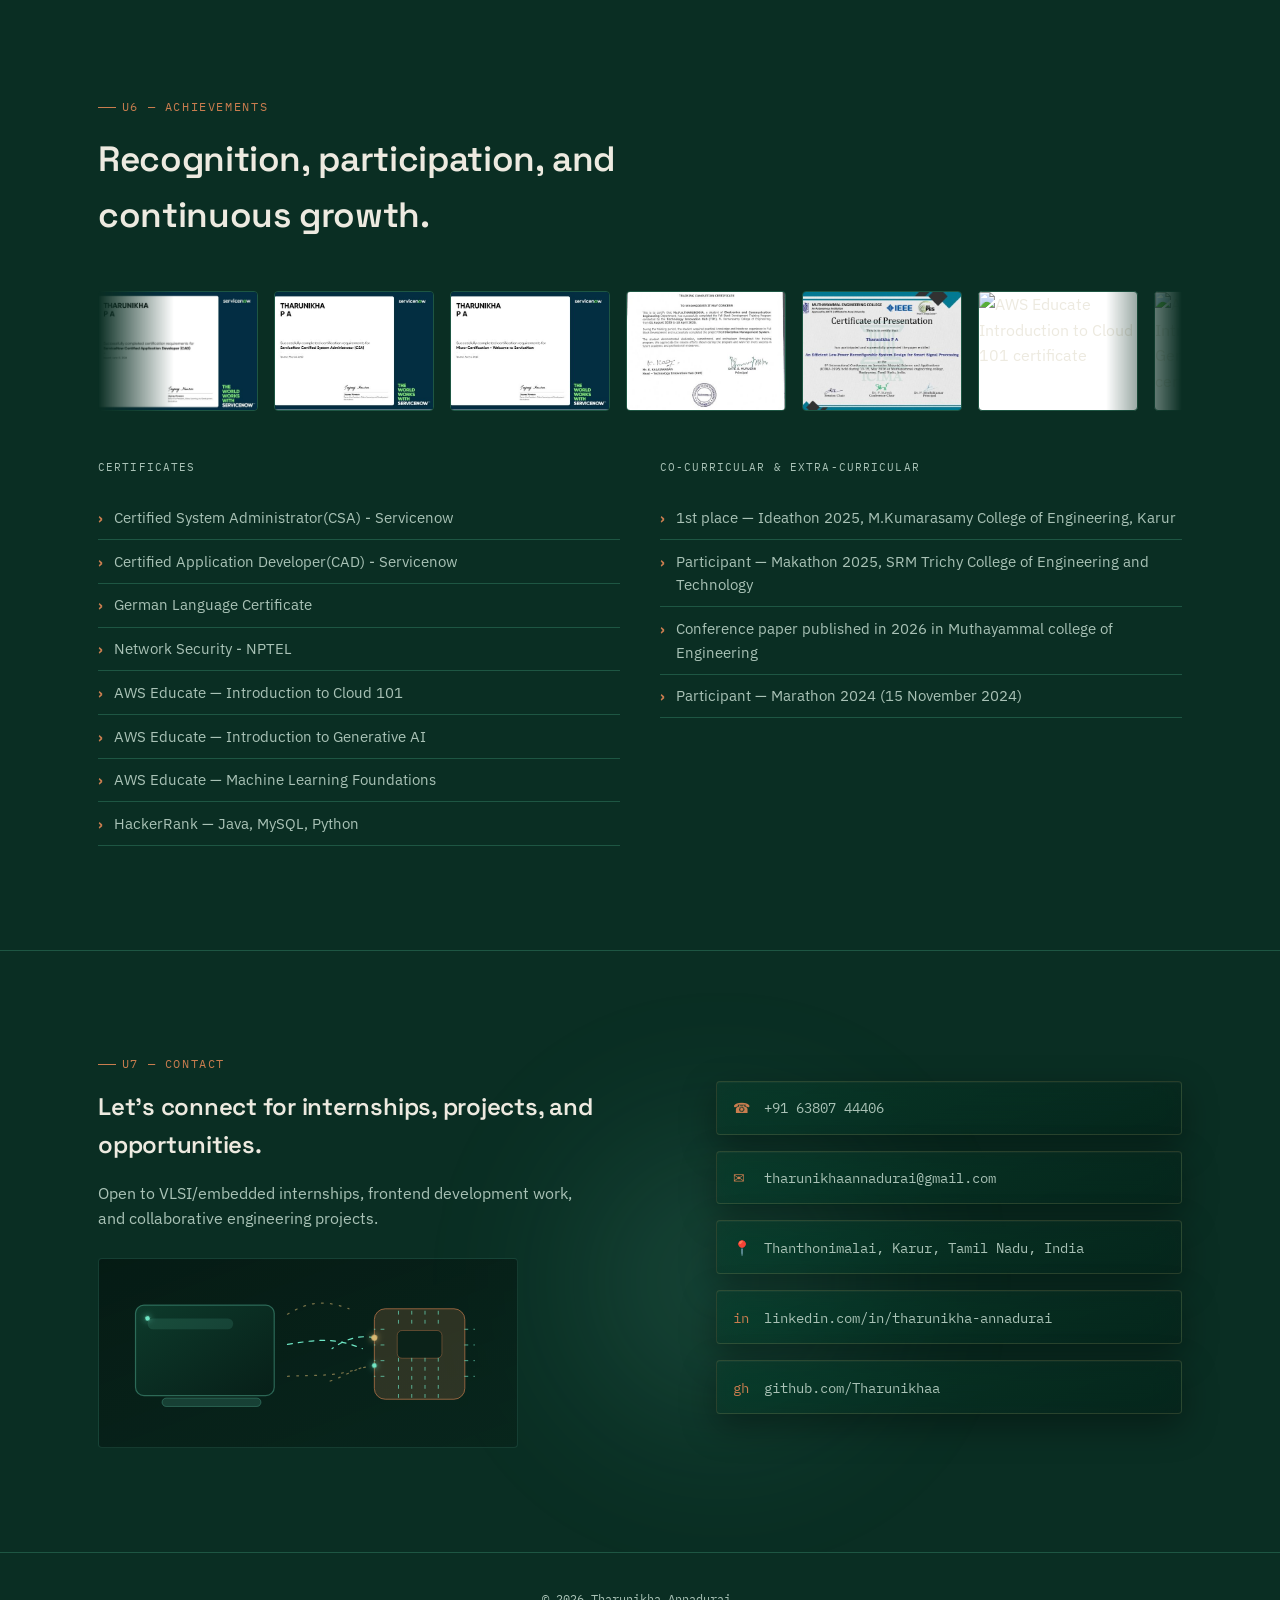
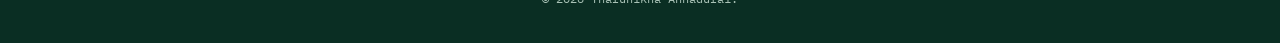
==== commit 0defc407: "new" ====
--- a/index (1).html
+++ b/index (1).html
@@ -1052,10 +1052,10 @@
   <div class="resume-modal-card">
     <button class="cert-modal-close" id="resumeModalClose" aria-label="Close resume popup">x</button>
     <div class="resume-modal-body">
-      <iframe id="resumeIframe" src="tharunikha-resume.pdf" title="Resume preview"></iframe>
+      <iframe id="resumeIframe" src="hexaware resume.pdf" title="Resume preview"></iframe>
     </div>
     <div class="resume-modal-actions">
-      <a class="btn btn-primary" id="downloadResumeBtn" href="tharunikha-resume.pdf" download="tharunikha-Resume.pdf">Download Resume</a>
+      <a class="btn btn-primary" id="downloadResumeBtn" href="hexaware resume.pdf" download="Hexaware Resume.pdf">Download Resume</a>
     </div>
   </div>
 </div>
